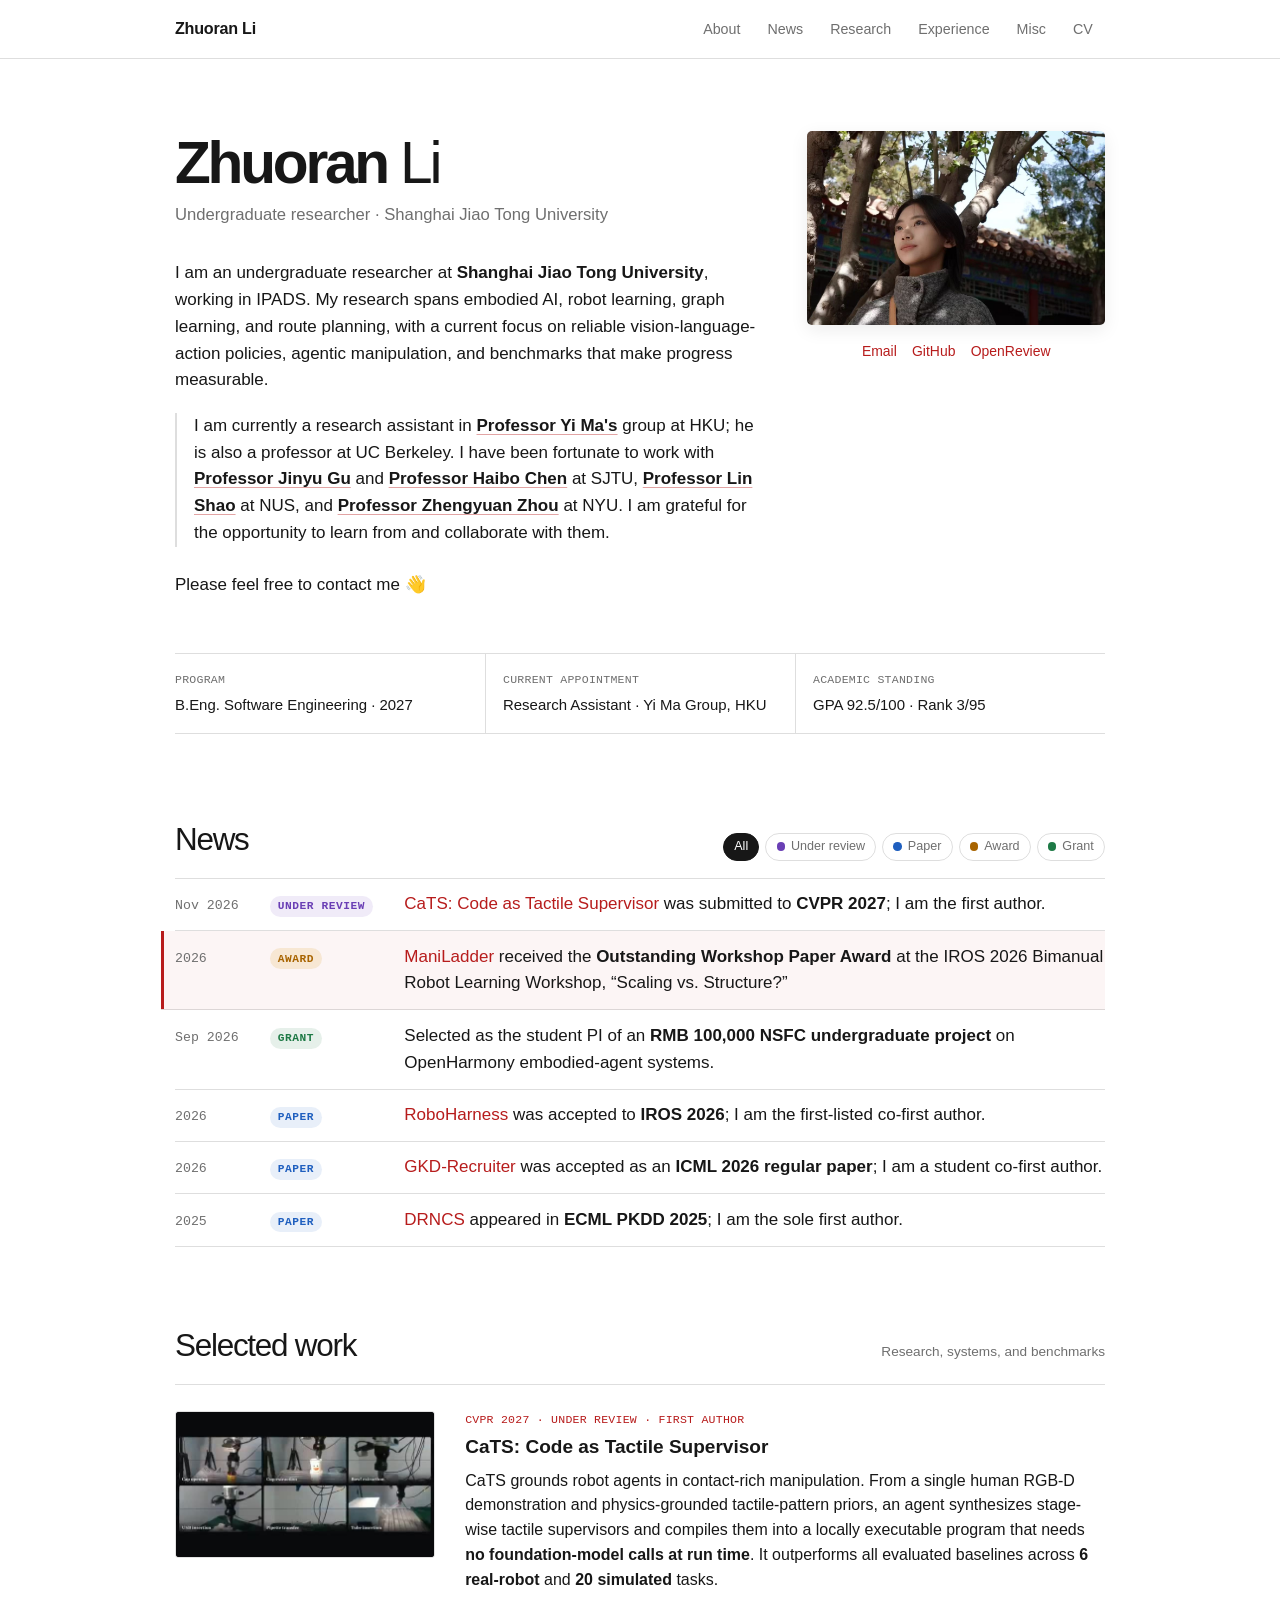
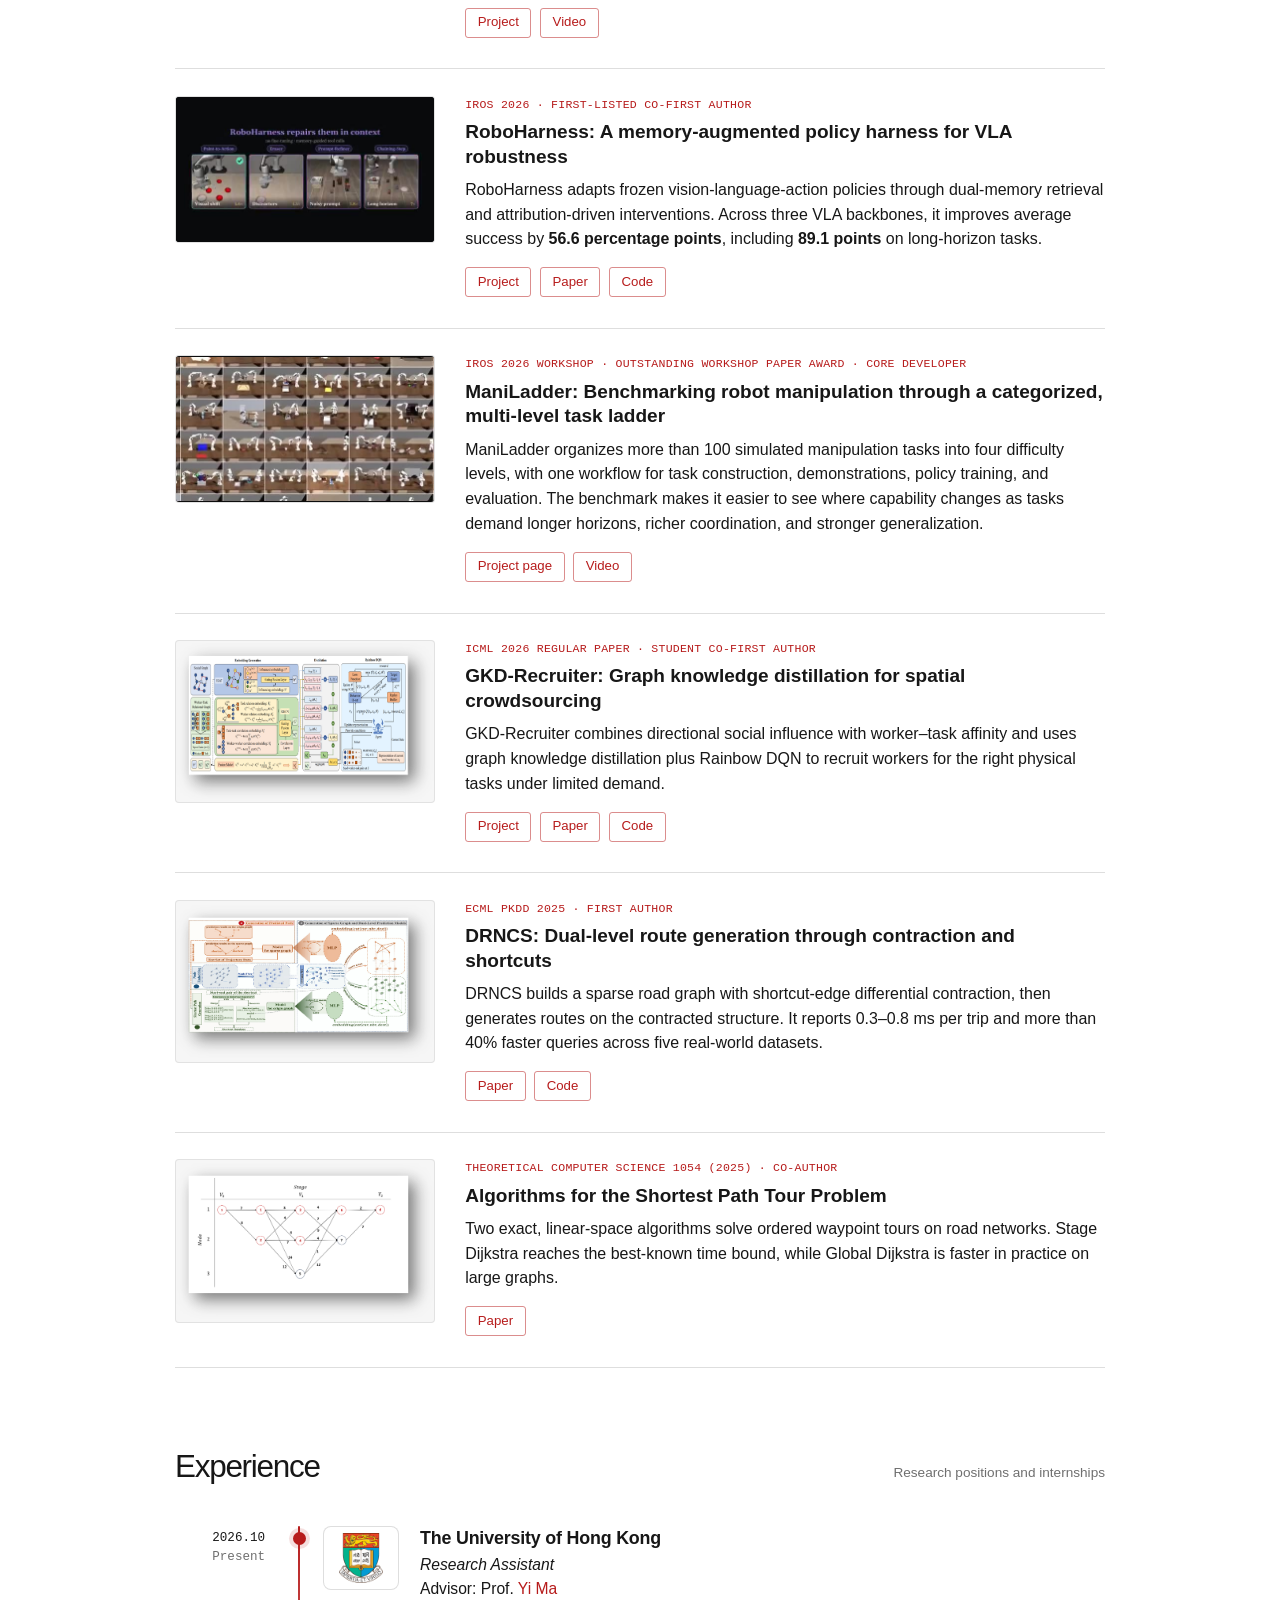
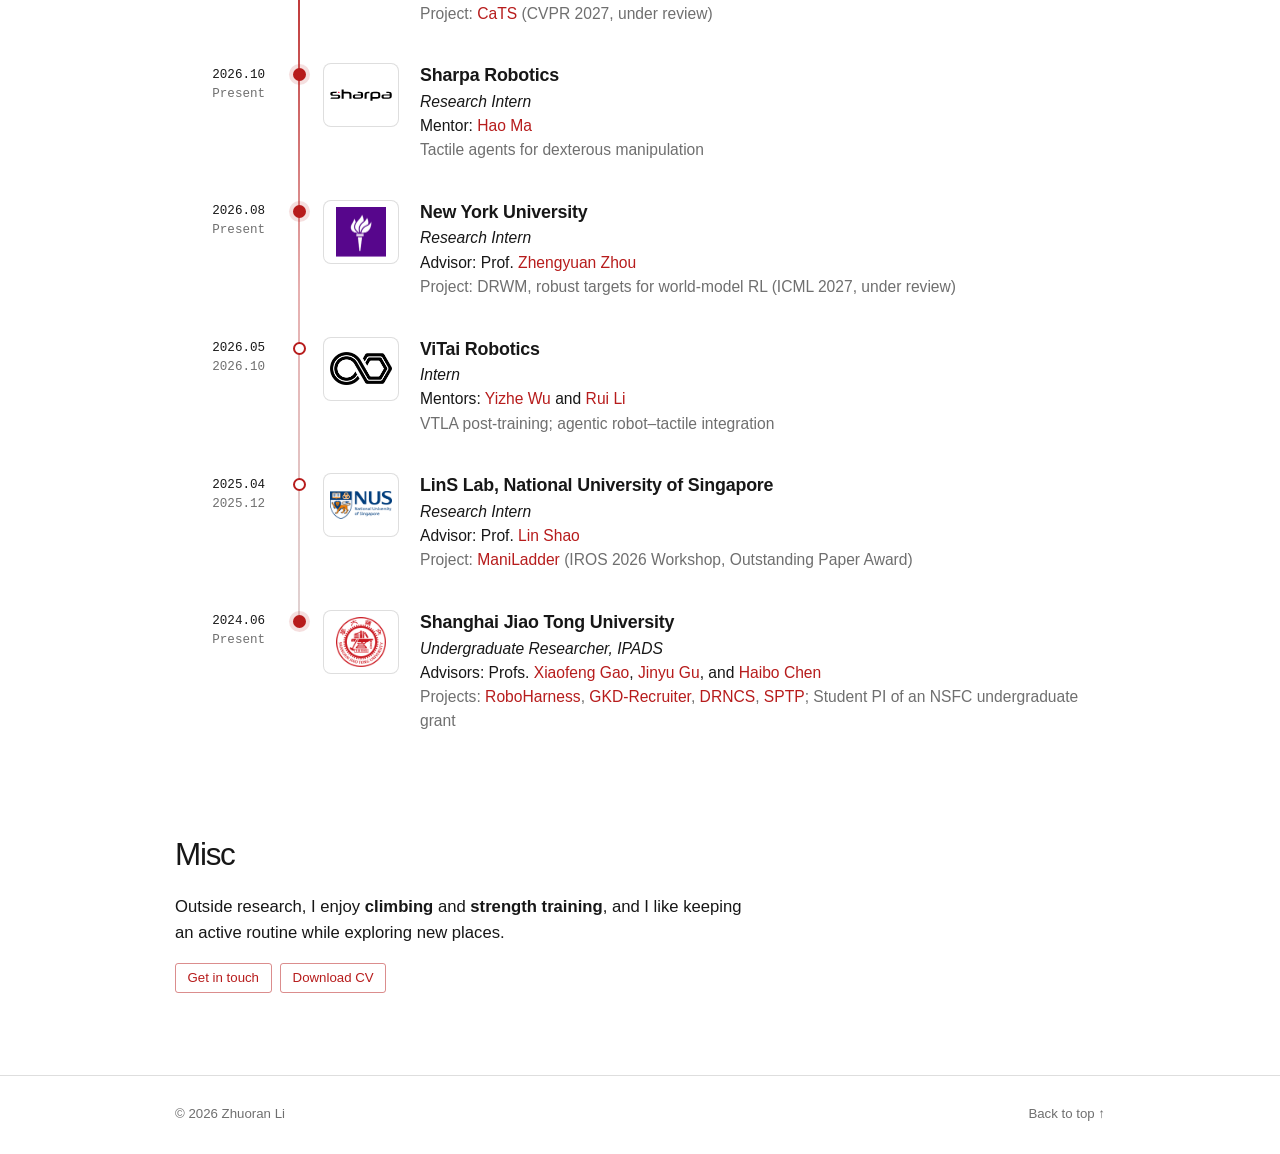
==== index.html @ 06d0ec83 "Experience: move below Selected work, timeline layout, add ViTai and NUS logos - Vertical timeline: " ====
<!doctype html>
<html lang="en">
  <head>
    <meta charset="utf-8">
    <meta name="viewport" content="width=device-width, initial-scale=1">
    <meta name="theme-color" content="#ffffff">
    <meta name="description" content="Zhuoran Li is an undergraduate researcher at SJTU and a research assistant in Professor Yi Ma's group at HKU, working on reliable VLA policies and robot learning.">
    <meta name="author" content="Zhuoran Li">

    <meta property="og:type" content="website">
    <meta property="og:title" content="Zhuoran Li">
    <meta property="og:description" content="Undergraduate researcher at SJTU and research assistant in Professor Yi Ma's group at HKU, working on reliable VLA policies and robot learning.">
    <meta property="og:url" content="https://iairplane.github.io/">
    <meta property="og:image" content="https://iairplane.github.io/assets/media/zhuoran-hero.jpg">
    <meta property="og:image:alt" content="Portrait of Zhuoran Li beneath flowering trees.">
    <meta name="twitter:card" content="summary">

    <title>Zhuoran Li</title>
    <link rel="canonical" href="https://iairplane.github.io/">
    <link rel="icon" href="assets/icons/favicon.svg" type="image/svg+xml">
    <link rel="preload" href="assets/media/zhuoran-hero.jpg" as="image" fetchpriority="high">
    <link rel="stylesheet" href="styles.css">
    <script src="script.js" defer></script>

    <script type="application/ld+json">
      {
        "@context": "https://schema.org",
        "@type": "Person",
        "name": "Zhuoran Li",
        "url": "https://iairplane.github.io/",
        "email": "mailto:airplane@sjtu.edu.cn",
        "affiliation": [
          {
            "@type": "CollegeOrUniversity",
            "name": "Shanghai Jiao Tong University"
          },
          {
            "@type": "CollegeOrUniversity",
            "name": "The University of Hong Kong"
          }
        ],
        "sameAs": [
          "https://github.com/iairplane",
          "https://openreview.net/profile?id=~Zhuoran_Li7"
        ],
        "knowsAbout": [
          "Embodied AI",
          "Robot learning",
          "Vision-language-action models",
          "Graph learning",
          "Route planning"
        ]
      }
    </script>
  </head>

  <body data-header>
    <a class="skip-link" href="#main-content">Skip to content</a>

    <header class="site-header">
      <nav class="navbar container" aria-label="Primary navigation">
        <a class="site-name" href="#top">Zhuoran Li</a>
        <button class="menu-toggle" type="button" aria-label="Open navigation" aria-expanded="false" aria-controls="primary-navigation" data-menu-toggle>
          <span aria-hidden="true"></span>
          <span aria-hidden="true"></span>
          <span aria-hidden="true"></span>
        </button>
        <div class="nav-links" id="primary-navigation" data-navigation>
          <a href="#top">About</a>
          <a href="#news">News</a>
          <a href="#research">Research</a>
          <a href="#experience">Experience</a>
          <a href="#misc">Misc</a>
          <a href="documents/Zhuoran_Li_CV.pdf" download="Zhuoran_Li_CV.pdf">CV</a>
        </div>
      </nav>
    </header>

    <main id="main-content" class="container">
      <section class="about" id="top" aria-labelledby="page-title">
        <div class="profile">
          <img src="assets/media/zhuoran-hero.jpg" alt="Zhuoran Li beneath flowering trees beside a traditional building." width="1100" height="717" fetchpriority="high">
          <div class="profile-links" aria-label="Contact links">
            <a href="mailto:airplane@sjtu.edu.cn" aria-label="Email Zhuoran Li">Email</a>
            <a href="https://github.com/iairplane" rel="me external noopener" target="_blank">GitHub</a>
            <a href="https://openreview.net/profile?id=~Zhuoran_Li7" rel="me external noopener" target="_blank">OpenReview</a>
          </div>
        </div>

        <header class="page-heading">
          <h1 id="page-title"><strong>Zhuoran</strong> Li</h1>
          <p class="tagline">Undergraduate researcher · Shanghai Jiao Tong University</p>
        </header>

        <div class="intro">
          <p>
            I am an undergraduate researcher at <strong>Shanghai Jiao Tong University</strong>, working in IPADS. My research spans embodied AI, robot learning, graph learning, and route planning, with a current focus on reliable vision-language-action policies, agentic manipulation, and benchmarks that make progress measurable.
          </p>
          <p class="mentor-note">
            I am currently a research assistant in <a href="https://www.ai.hku.hk/people/academic-staff/mayi" target="_blank" rel="external noopener">Professor Yi Ma's</a> group at HKU; he is also a professor at UC Berkeley. I have been fortunate to work with <a href="https://ipads.sjtu.edu.cn/pub/members/jinyu_gu" target="_blank" rel="external noopener">Professor Jinyu Gu</a> and <a href="https://ipads.sjtu.edu.cn/pub/members/haibo_chen" target="_blank" rel="external noopener">Professor Haibo Chen</a> at SJTU, <a href="https://www.comp.nus.edu.sg/cs/people/shaol/" target="_blank" rel="external noopener">Professor Lin Shao</a> at NUS, and <a href="https://engineering.nyu.edu/faculty/zhengyuan-zhou" target="_blank" rel="external noopener">Professor Zhengyuan Zhou</a> at NYU. I am grateful for the opportunity to learn from and collaborate with them.
          </p>
          <p class="contact-invite">Please feel free to contact me <span aria-hidden="true">👋</span></p>
        </div>

        <dl class="facts" aria-label="Academic background">
          <div>
            <dt>Program</dt>
            <dd>B.Eng. Software Engineering · 2027</dd>
          </div>
          <div>
            <dt>Current appointment</dt>
            <dd>Research Assistant · Yi Ma Group, HKU</dd>
          </div>
          <div>
            <dt>Academic standing</dt>
            <dd>GPA 92.5/100 · Rank 3/95</dd>
          </div>
        </dl>
      </section>

      <section class="section" id="news" aria-labelledby="news-title">
        <div class="section-heading-row">
          <h2 id="news-title">News</h2>
          <div class="news-filter" role="group" aria-label="Filter news by type" data-news-filter>
            <button type="button" class="is-active" aria-pressed="true" data-type="all">All</button>
            <button type="button" aria-pressed="false" data-type="review"><span class="dot dot--review" aria-hidden="true"></span>Under review</button>
            <button type="button" aria-pressed="false" data-type="paper"><span class="dot dot--paper" aria-hidden="true"></span>Paper</button>
            <button type="button" aria-pressed="false" data-type="award"><span class="dot dot--award" aria-hidden="true"></span>Award</button>
            <button type="button" aria-pressed="false" data-type="grant"><span class="dot dot--grant" aria-hidden="true"></span>Grant</button>
          </div>
        </div>
        <div class="news-list">
          <div class="news-item" data-type="review">
            <time datetime="2026-11">Nov 2026</time>
            <span class="news-label news-label--review">Under review</span>
            <p><a href="#cats">CaTS: Code as Tactile Supervisor</a> was submitted to <strong>CVPR 2027</strong>; I am the first author.</p>
          </div>
          <div class="news-item news-item--featured" data-type="award">
            <time datetime="2026">2026</time>
            <span class="news-label news-label--award">Award</span>
            <p><a href="#maniladder">ManiLadder</a> received the <strong>Outstanding Workshop Paper Award</strong> at the IROS 2026 Bimanual Robot Learning Workshop, “Scaling vs. Structure?”</p>
          </div>
          <div class="news-item" data-type="grant">
            <time datetime="2026-09">Sep 2026</time>
            <span class="news-label news-label--grant">Grant</span>
            <p>Selected as the student PI of an <strong>RMB 100,000 NSFC undergraduate project</strong> on OpenHarmony embodied-agent systems.</p>
          </div>
          <div class="news-item" data-type="paper">
            <time datetime="2026">2026</time>
            <span class="news-label news-label--paper">Paper</span>
            <p><a href="#roboharness">RoboHarness</a> was accepted to <strong>IROS 2026</strong>; I am the first-listed co-first author.</p>
          </div>
          <div class="news-item" data-type="paper">
            <time datetime="2026">2026</time>
            <span class="news-label news-label--paper">Paper</span>
            <p><a href="#gkd-recruiter">GKD-Recruiter</a> was accepted as an <strong>ICML 2026 regular paper</strong>; I am a student co-first author.</p>
          </div>
          <div class="news-item" data-type="paper">
            <time datetime="2025">2025</time>
            <span class="news-label news-label--paper">Paper</span>
            <p><a href="#drncs">DRNCS</a> appeared in <strong>ECML PKDD 2025</strong>; I am the sole first author.</p>
          </div>
        </div>
      </section>

      <section class="section" id="research" aria-labelledby="research-title">
        <div class="section-heading-row">
          <h2 id="research-title">Selected work</h2>
          <p class="section-note">Research, systems, and benchmarks</p>
        </div>

        <div class="work-list">
          <article class="work-item work-item--teaser" id="cats">
            <figure class="work-media work-media--video">
              <video muted loop autoplay playsinline preload="metadata" poster="assets/media/cats-teaser-poster.jpg" aria-label="CaTS teaser: six real-robot tactile tasks">
                <source src="assets/media/cats-teaser.mp4" type="video/mp4">
              </video>
            </figure>
            <div class="work-copy">
              <p class="work-meta">CVPR 2027 · Under review · First author</p>
              <h3>CaTS: Code as Tactile Supervisor</h3>
              <p>CaTS grounds robot agents in contact-rich manipulation. From a single human RGB-D demonstration and physics-grounded tactile-pattern priors, an agent synthesizes stage-wise tactile supervisors and compiles them into a locally executable program that needs <strong>no foundation-model calls at run time</strong>. It outperforms all evaluated baselines across <strong>6 real-robot</strong> and <strong>20 simulated</strong> tasks.</p>
              <p class="links"><a href="https://iairplane.github.io/tactile_agent_page/" target="_blank" rel="external noopener">Project</a><a href="https://iairplane.github.io/tactile_agent_page/#video" target="_blank" rel="external noopener">Video</a></p>
            </div>
          </article>

          <article class="work-item work-item--teaser" id="roboharness">
            <figure class="work-media work-media--video">
              <video muted loop autoplay playsinline preload="metadata" poster="assets/media/roboharness-teaser-poster.jpg" aria-label="RoboHarness teaser: frozen VLA policies repaired in context">
                <source src="assets/media/roboharness-teaser.mp4" type="video/mp4">
              </video>
            </figure>
            <div class="work-copy">
              <p class="work-meta">IROS 2026 · First-listed co-first author</p>
              <h3>RoboHarness: A memory-augmented policy harness for VLA robustness</h3>
              <p>RoboHarness adapts frozen vision-language-action policies through dual-memory retrieval and attribution-driven interventions. Across three VLA backbones, it improves average success by <strong>56.6 percentage points</strong>, including <strong>89.1 points</strong> on long-horizon tasks.</p>
              <p class="links"><a href="https://lzy-1021.github.io/RoboHarness/" target="_blank" rel="external noopener">Project</a><a href="https://arxiv.org/abs/2603.24060" target="_blank" rel="external noopener">Paper</a><a href="https://github.com/LZY-1021/RoboHarness" target="_blank" rel="external noopener">Code</a></p>
            </div>
          </article>

          <article class="work-item work-item--maniladder" id="maniladder">
            <figure class="work-media">
              <video muted loop autoplay playsinline preload="metadata" poster="assets/media/maniladder-teaser-poster.jpg" aria-label="ManiLadder teaser: tasks across the benchmark">
                <source src="assets/media/maniladder-teaser.mp4" type="video/mp4">
              </video>
            </figure>
            <div class="work-copy">
              <p class="work-meta">IROS 2026 Workshop · Outstanding Workshop Paper Award · Core developer</p>
              <h3>ManiLadder: Benchmarking robot manipulation through a categorized, multi-level task ladder</h3>
              <p>ManiLadder organizes more than 100 simulated manipulation tasks into four difficulty levels, with one workflow for task construction, demonstrations, policy training, and evaluation. The benchmark makes it easier to see where capability changes as tasks demand longer horizons, richer coordination, and stronger generalization.</p>
              <p class="links"><a href="https://maniladder.github.io/" target="_blank" rel="external noopener">Project page</a><a href="https://maniladder.github.io/videos/video_corl26.mp4" target="_blank" rel="external noopener">Video</a></p>
            </div>
          </article>

          <article class="work-item" id="gkd-recruiter">
            <figure class="work-media"><img src="assets/media/GKD.png" alt="GKD-Recruiter architecture combining social and worker-task graph embeddings, graph knowledge distillation, and Rainbow DQN recruitment." width="645" height="394" loading="lazy" decoding="async"></figure>
            <div class="work-copy">
              <p class="work-meta">ICML 2026 regular paper · Student co-first author</p>
              <h3>GKD-Recruiter: Graph knowledge distillation for spatial crowdsourcing</h3>
              <p>GKD-Recruiter combines directional social influence with worker–task affinity and uses graph knowledge distillation plus Rainbow DQN to recruit workers for the right physical tasks under limited demand.</p>
              <p class="links"><a href="https://icml.cc/virtual/2026/poster/61673" target="_blank" rel="external noopener">Project</a><a href="https://openreview.net/forum?id=nsEtk9aFiZ" target="_blank" rel="external noopener">Paper</a><a href="https://github.com/GaoYucen/GKD-Recruiter" target="_blank" rel="external noopener">Code</a></p>
            </div>
          </article>

          <article class="work-item" id="drncs">
            <figure class="work-media"><img src="assets/media/drncs.png" alt="DRNCS dual-level route generation pipeline with shortcut construction and prediction on original and sparse graphs." width="653" height="385" loading="lazy" decoding="async"></figure>
            <div class="work-copy">
              <p class="work-meta">ECML PKDD 2025 · First author</p>
              <h3>DRNCS: Dual-level route generation through contraction and shortcuts</h3>
              <p>DRNCS builds a sparse road graph with shortcut-edge differential contraction, then generates routes on the contracted structure. It reports 0.3–0.8 ms per trip and more than 40% faster queries across five real-world datasets.</p>
              <p class="links"><a href="https://link.springer.com/chapter/10.1007/978-3-032-06066-2_11" target="_blank" rel="external noopener">Paper</a><a href="https://github.com/iairplane/DRNCS" target="_blank" rel="external noopener">Code</a></p>
            </div>
          </article>

          <article class="work-item" id="sptp">
            <figure class="work-media"><img src="assets/media/SPTP.png" alt="Layered graph for the Shortest Path Tour Problem, showing candidate nodes across ordered stages from source to destination." width="654" height="394" loading="lazy" decoding="async"></figure>
            <div class="work-copy">
              <p class="work-meta">Theoretical Computer Science 1054 (2025) · Co-author</p>
              <h3>Algorithms for the Shortest Path Tour Problem</h3>
              <p>Two exact, linear-space algorithms solve ordered waypoint tours on road networks. Stage Dijkstra reaches the best-known time bound, while Global Dijkstra is faster in practice on large graphs.</p>
              <p class="links"><a href="https://www.sciencedirect.com/science/article/pii/S0304397525003664" target="_blank" rel="external noopener">Paper</a></p>
            </div>
          </article>
        </div>
      </section>

      <section class="section" id="experience" aria-labelledby="experience-title">
        <div class="section-heading-row">
          <h2 id="experience-title">Experience</h2>
          <p class="section-note">Research positions and internships</p>
        </div>
        <ol class="exp-list timeline">
          <li class="exp-item">
            <p class="exp-when"><span>2026.10</span><span>Present</span></p>
            <span class="exp-dot exp-dot--current" aria-hidden="true"></span>
            <div class="exp-logo"><img src="assets/logos/hku.png" alt="The University of Hong Kong crest" loading="lazy"></div>
            <div class="exp-body">
              <h3><a href="https://www.hku.hk/" target="_blank" rel="external noopener">The University of Hong Kong</a></h3>
              <p class="exp-role">Research Assistant</p>
              <p class="exp-people">Advisor: Prof. <a href="https://www.ai.hku.hk/people/academic-staff/mayi" target="_blank" rel="external noopener">Yi Ma</a></p>
              <p class="exp-work">Project: <a href="#cats">CaTS</a> (CVPR 2027, under review)</p>
            </div>
          </li>
          <li class="exp-item">
            <p class="exp-when"><span>2026.10</span><span>Present</span></p>
            <span class="exp-dot exp-dot--current" aria-hidden="true"></span>
            <div class="exp-logo"><img src="assets/logos/sharpa.svg" alt="Sharpa logo" loading="lazy"></div>
            <div class="exp-body">
              <h3><a href="https://www.sharpa.com/" target="_blank" rel="external noopener">Sharpa Robotics</a></h3>
              <p class="exp-role">Research Intern</p>
              <p class="exp-people">Mentor: <a href="https://haomafrlu.github.io/" target="_blank" rel="external noopener">Hao Ma</a></p>
              <p class="exp-work">Tactile agents for dexterous manipulation</p>
            </div>
          </li>
          <li class="exp-item">
            <p class="exp-when"><span>2026.08</span><span>Present</span></p>
            <span class="exp-dot exp-dot--current" aria-hidden="true"></span>
            <div class="exp-logo"><img src="assets/logos/nyu.png" alt="New York University torch logo" loading="lazy"></div>
            <div class="exp-body">
              <h3><a href="https://www.nyu.edu/" target="_blank" rel="external noopener">New York University</a></h3>
              <p class="exp-role">Research Intern</p>
              <p class="exp-people">Advisor: Prof. <a href="https://engineering.nyu.edu/faculty/zhengyuan-zhou" target="_blank" rel="external noopener">Zhengyuan Zhou</a></p>
              <p class="exp-work">Project: DRWM, robust targets for world-model RL (ICML 2027, under review)</p>
            </div>
          </li>
          <li class="exp-item">
            <p class="exp-when"><span>2026.05</span><span>2026.10</span></p>
            <span class="exp-dot" aria-hidden="true"></span>
            <div class="exp-logo"><img src="assets/logos/vitai.png" alt="ViTai Robotics logo" loading="lazy"></div>
            <div class="exp-body">
              <h3><a href="https://vit.ai/" target="_blank" rel="external noopener">ViTai Robotics</a></h3>
              <p class="exp-role">Intern</p>
              <p class="exp-people">Mentors: <a href="https://ori.ox.ac.uk/people/yizhe-wu/" target="_blank" rel="external noopener">Yizhe Wu</a> and <a href="https://vit.ai/" target="_blank" rel="external noopener">Rui Li</a></p>
              <p class="exp-work">VTLA post-training; agentic robot–tactile integration</p>
            </div>
          </li>
          <li class="exp-item">
            <p class="exp-when"><span>2025.04</span><span>2025.12</span></p>
            <span class="exp-dot" aria-hidden="true"></span>
            <div class="exp-logo"><img src="assets/logos/nus.png" alt="National University of Singapore logo" loading="lazy"></div>
            <div class="exp-body">
              <h3><a href="https://www.nus.edu.sg/" target="_blank" rel="external noopener">LinS Lab, National University of Singapore</a></h3>
              <p class="exp-role">Research Intern</p>
              <p class="exp-people">Advisor: Prof. <a href="https://www.comp.nus.edu.sg/cs/people/shaol/" target="_blank" rel="external noopener">Lin Shao</a></p>
              <p class="exp-work">Project: <a href="#maniladder">ManiLadder</a> (IROS 2026 Workshop, Outstanding Paper Award)</p>
            </div>
          </li>
          <li class="exp-item">
            <p class="exp-when"><span>2024.06</span><span>Present</span></p>
            <span class="exp-dot exp-dot--current" aria-hidden="true"></span>
            <div class="exp-logo"><img src="assets/logos/sjtu.png" alt="Shanghai Jiao Tong University badge" loading="lazy"></div>
            <div class="exp-body">
              <h3><a href="https://www.sjtu.edu.cn/" target="_blank" rel="external noopener">Shanghai Jiao Tong University</a></h3>
              <p class="exp-role">Undergraduate Researcher, IPADS</p>
              <p class="exp-people">Advisors: Profs. <a href="https://www.cs.sjtu.edu.cn/~gao-xf/" target="_blank" rel="external noopener">Xiaofeng Gao</a>, <a href="https://ipads.sjtu.edu.cn/pub/members/jinyu_gu" target="_blank" rel="external noopener">Jinyu Gu</a>, and <a href="https://ipads.sjtu.edu.cn/pub/members/haibo_chen" target="_blank" rel="external noopener">Haibo Chen</a></p>
              <p class="exp-work">Projects: <a href="#roboharness">RoboHarness</a>, <a href="#gkd-recruiter">GKD-Recruiter</a>, <a href="#drncs">DRNCS</a>, <a href="#sptp">SPTP</a>; Student PI of an NSFC undergraduate grant</p>
            </div>
          </li>
        </ol>
      </section>

      <section class="section misc" id="misc" aria-labelledby="misc-title">
        <h2 id="misc-title">Misc</h2>
        <p>Outside research, I enjoy <strong>climbing</strong> and <strong>strength training</strong>, and I like keeping an active routine while exploring new places.</p>
        <p class="misc-links"><a href="mailto:airplane@sjtu.edu.cn">Get in touch</a><a href="documents/Zhuoran_Li_CV.pdf" download="Zhuoran_Li_CV.pdf">Download CV</a></p>
      </section>
    </main>

    <footer class="site-footer">
      <div class="container footer-inner">
        <span>© 2026 Zhuoran Li</span>
        <a href="#top">Back to top ↑</a>
      </div>
    </footer>
  </body>
</html>
---- styles.css ----
:root {
  --page: #fff;
  --text: #171717;
  --muted: #6f6f6f;
  --line: rgba(23, 23, 23, 0.14);
  --accent: #b71c1c;
  --accent-dark: #8d1616;
  --accent-soft: rgba(183, 28, 28, 0.045);
  --surface: #f6f6f6;
  --sans: -apple-system, BlinkMacSystemFont, "Segoe UI", Roboto, Helvetica, Arial, sans-serif;
  --mono: "SFMono-Regular", Consolas, "Liberation Mono", monospace;
  --header-height: 58px;
}

* {
  box-sizing: border-box;
}

html {
  scroll-behavior: smooth;
  scroll-padding-top: calc(var(--header-height) + 24px);
  font-size: 17px;
}

body {
  margin: 0;
  color: var(--text);
  background: var(--page);
  font-family: var(--sans);
  line-height: 1.58;
  text-rendering: optimizeLegibility;
  -webkit-font-smoothing: antialiased;
}

body.menu-open {
  overflow: hidden;
}

a {
  color: var(--accent);
  text-decoration: none;
}

a:hover,
a:focus-visible {
  color: var(--accent-dark);
  text-decoration: underline;
}

img,
video {
  display: block;
  max-width: 100%;
}

img {
  height: auto;
}

button,
a {
  -webkit-tap-highlight-color: transparent;
}

:focus-visible {
  outline: 2px solid var(--accent);
  outline-offset: 3px;
}

::selection {
  color: #fff;
  background: var(--accent);
}

.container {
  width: min(930px, calc(100% - 40px));
  margin-inline: auto;
}

.skip-link {
  position: fixed;
  z-index: 100;
  top: 8px;
  left: 8px;
  padding: 8px 12px;
  color: #fff;
  background: var(--accent);
  transform: translateY(-150%);
}

.skip-link:focus {
  transform: translateY(0);
}

.site-header {
  position: sticky;
  z-index: 10;
  top: 0;
  min-height: var(--header-height);
  border-bottom: 1px solid var(--line);
  background: rgba(255, 255, 255, 0.96);
  backdrop-filter: blur(12px);
}

.navbar {
  position: relative;
  display: flex;
  align-items: center;
  justify-content: space-between;
  min-height: var(--header-height);
}

.site-name {
  color: var(--text);
  font-size: 0.95rem;
  font-weight: 600;
  letter-spacing: -0.015em;
}

.site-name:hover,
.site-name:focus-visible {
  color: var(--accent);
  text-decoration: none;
}

.nav-links {
  display: flex;
  align-items: center;
  gap: 0.15rem;
}

.nav-links a {
  display: inline-flex;
  align-items: center;
  min-height: 42px;
  padding: 0 0.72rem;
  color: var(--muted);
  font-size: 0.84rem;
}

.nav-links a:hover,
.nav-links a:focus-visible {
  color: var(--accent);
  text-decoration: none;
}

.menu-toggle {
  display: none;
  width: 42px;
  height: 42px;
  padding: 9px;
  border: 1px solid var(--line);
  border-radius: 4px;
  background: transparent;
  cursor: pointer;
}

.menu-toggle span {
  display: block;
  width: 100%;
  height: 1px;
  margin: 4px 0;
  background: var(--text);
}

main {
  padding-top: 4.25rem;
}

.about {
  display: grid;
  grid-template-columns: minmax(0, 1fr) 32%;
  grid-template-areas:
    "heading profile"
    "intro   profile"
    "facts   facts";
  column-gap: 2.3rem;
  align-items: start;
  padding-bottom: 0.4rem;
}

.page-heading {
  grid-area: heading;
}

.intro {
  grid-area: intro;
}

.facts {
  grid-area: facts;
}

.profile {
  grid-area: profile;
  width: 100%;
  margin: 0;
}

.profile img {
  width: 100%;
  height: auto;
  border-radius: 5px;
  box-shadow: 0 5px 18px rgba(23, 23, 23, 0.08);
}

.profile-links {
  display: flex;
  flex-wrap: wrap;
  justify-content: center;
  gap: 0.65rem 0.9rem;
  margin-top: 0.85rem;
  font-size: 0.82rem;
}

.page-heading h1 {
  margin: 0;
  color: var(--text);
  font-size: clamp(2.45rem, 5vw, 3.45rem);
  font-weight: 400;
  letter-spacing: -0.055em;
  line-height: 1.08;
}

.page-heading h1 strong {
  font-weight: 700;
}

.tagline {
  margin: 0.45rem 0 1.85rem;
  color: var(--muted);
  font-size: 0.98rem;
}

.intro {
  max-width: 64ch;
}

p {
  margin: 0 0 1rem;
}

.intro p {
  margin-bottom: 1.08rem;
}

.mentor-note {
  padding-left: 1rem;
  border-left: 2px solid var(--line);
}

.mentor-note a {
  color: var(--text);
  font-weight: 600;
  text-decoration: underline;
  text-decoration-color: rgba(183, 28, 28, 0.4);
  text-underline-offset: 0.16em;
}

.mentor-note a:hover,
.mentor-note a:focus-visible {
  color: var(--accent);
  text-decoration-color: currentColor;
}

.contact-invite {
  margin-top: 1.45rem;
}

.facts {
  display: grid;
  grid-template-columns: repeat(3, minmax(0, 1fr));
  margin: 2.15rem 0 0;
  border-top: 1px solid var(--line);
  border-bottom: 1px solid var(--line);
}

.facts div {
  min-width: 0;
  padding: 1rem 1rem 1rem 0;
}

.facts div + div {
  padding-left: 1rem;
  border-left: 1px solid var(--line);
}

dt,
.work-meta {
  color: var(--muted);
  font-family: var(--mono);
  font-size: 0.68rem;
  letter-spacing: 0.02em;
  text-transform: uppercase;
}

.facts dt {
  margin-bottom: 0.32rem;
}

.facts dd {
  margin: 0;
  font-size: 0.88rem;
  line-height: 1.4;
}

.section {
  margin-top: 4.7rem;
}

.section h2 {
  margin: 0 0 1.15rem;
  color: var(--text);
  font-size: 1.85rem;
  font-weight: 500;
  letter-spacing: -0.04em;
  line-height: 1.2;
}

.section-heading-row {
  display: flex;
  align-items: baseline;
  justify-content: space-between;
  gap: 1.5rem;
}

.section-note {
  margin: 0;
  color: var(--muted);
  font-size: 0.8rem;
}

.news-list {
  border-top: 1px solid var(--line);
}

.news-item {
  display: grid;
  grid-template-columns: 78px 6.9rem minmax(0, 1fr);
  column-gap: 1rem;
  align-items: baseline;
  padding: 0.72rem 0;
  border-bottom: 1px solid var(--line);
}

/* Highlight without shifting the columns: bleed the background outwards */
.news-item--featured {
  margin-left: -0.85rem;
  padding-left: 0.85rem;
  background: var(--accent-soft);
  box-shadow: inset 3px 0 0 var(--accent);
}

.news-item time {
  color: var(--muted);
  font-family: var(--mono);
  font-size: 0.78rem;
}

.news-item p {
  margin: 0;
}

.news-label {
  justify-self: start;
  padding: 0.12rem 0.45rem;
  border-radius: 999px;
  color: var(--tag);
  background: var(--tag-bg);
  white-space: nowrap;
  line-height: 1.5;
  font-family: var(--mono);
  font-size: 0.66rem;
  font-weight: 700;
  letter-spacing: 0.05em;
  text-transform: uppercase;
}

/* One colour per news type */
.news-label,
.dot { --tag: #555; --tag-bg: rgba(0, 0, 0, 0.06); }
.news-label--review, .dot--review { --tag: #6a3fb5; --tag-bg: rgba(106, 63, 181, 0.1); }
.news-label--paper,  .dot--paper  { --tag: #1f5fbf; --tag-bg: rgba(31, 95, 191, 0.1); }
.news-label--award,  .dot--award  { --tag: #a86400; --tag-bg: rgba(214, 140, 0, 0.14); }
.news-label--grant,  .dot--grant  { --tag: #1e7a46; --tag-bg: rgba(30, 122, 70, 0.11); }

.news-filter {
  display: flex;
  flex-wrap: wrap;
  gap: 0.35rem;
}

.news-filter button {
  display: inline-flex;
  align-items: center;
  gap: 0.35rem;
  min-height: 28px;
  padding: 0.1rem 0.6rem;
  border: 1px solid var(--line);
  border-radius: 999px;
  color: var(--muted);
  background: transparent;
  font: inherit;
  font-size: 0.74rem;
  cursor: pointer;
}

.news-filter button:hover {
  color: var(--text);
  border-color: rgba(23, 23, 23, 0.3);
}

.news-filter button.is-active {
  color: #fff;
  border-color: var(--text);
  background: var(--text);
}

.dot {
  width: 0.5rem;
  height: 0.5rem;
  border-radius: 50%;
  background: var(--tag);
}

.news-item[hidden] {
  display: none;
}

/* Experience timeline */
.exp-list {
  --when: 6.2rem;
  --rail: 2.2rem;
  position: relative;
  margin: 0;
  padding: 0.4rem 0 0;
  list-style: none;
}

/* the vertical line */
.exp-list::before {
  position: absolute;
  top: 1.2rem;
  bottom: 1.2rem;
  left: calc(var(--when) + var(--rail) / 2 - 1px);
  width: 2px;
  border-radius: 2px;
  background: linear-gradient(to bottom, var(--accent) 0%, rgba(183, 28, 28, 0.35) 45%, var(--line) 100%);
  content: "";
}

.exp-item {
  position: relative;
  display: grid;
  grid-template-columns: var(--when) var(--rail) 92px minmax(0, 1fr);
  column-gap: 0;
  align-items: start;
  padding: 0.85rem 0 1.35rem;
}

.exp-when {
  display: flex;
  flex-direction: column;
  align-items: flex-end;
  margin: 0;
  padding-top: 0.15rem;
  padding-right: 0.9rem;
  color: var(--muted);
  font-family: var(--mono);
  font-size: 0.74rem;
  line-height: 1.5;
  white-space: nowrap;
}

.exp-when span:first-child {
  color: var(--text);
}

.exp-dot {
  justify-self: center;
  position: relative;
  z-index: 1;
  width: 13px;
  height: 13px;
  margin-top: 0.3rem;
  border: 2px solid var(--accent);
  border-radius: 50%;
  background: var(--page);
}

/* stop the line at the last node */
.exp-item:last-child::after {
  position: absolute;
  top: 1.65rem;
  bottom: -1.5rem;
  left: calc(var(--when) + var(--rail) / 2 - 2px);
  width: 4px;
  background: var(--page);
  content: "";
}

.exp-dot--current {
  background: var(--accent);
  box-shadow: 0 0 0 4px rgba(183, 28, 28, 0.14);
}

.exp-logo {
  display: flex;
  align-items: center;
  justify-content: center;
  width: 76px;
  height: 64px;
  margin-left: 0.3rem;
  padding: 6px;
  border: 1px solid var(--line);
  border-radius: 8px;
  background: #fff;
  transition: transform 160ms ease, box-shadow 160ms ease;
}

.exp-item:hover .exp-logo {
  transform: translateY(-2px);
  box-shadow: 0 6px 16px rgba(0, 0, 0, 0.07);
}

.exp-logo img {
  max-width: 100%;
  max-height: 100%;
  object-fit: contain;
}

.exp-body {
  padding-left: 0.6rem;
}

.exp-body h3 {
  margin: 0 0 0.15rem;
  font-size: 1.05rem;
  font-weight: 600;
  letter-spacing: -0.01em;
  line-height: 1.35;
}

.exp-body h3 a {
  color: var(--text);
  text-decoration: none;
}

.exp-body h3 a:hover {
  color: var(--accent);
}

.exp-body p {
  margin: 0;
  font-size: 0.92rem;
  line-height: 1.55;
}

.exp-role {
  font-style: italic;
}

.exp-work {
  color: var(--muted);
}

.work-list {
  border-top: 1px solid var(--line);
}

.work-item {
  display: grid;
  grid-template-columns: minmax(175px, 28%) minmax(0, 1fr);
  gap: 1.75rem;
  padding: 1.55rem 0 1.8rem;
  border-bottom: 1px solid var(--line);
}

.work-media {
  align-self: start;
  margin: 0;
  overflow: hidden;
  border: 1px solid rgba(23, 23, 23, 0.09);
  border-radius: 4px;
  background: var(--surface);
}

.work-media img,
.work-media video {
  width: 100%;
  aspect-ratio: 16 / 10;
  object-fit: contain;
}

.work-media--video video {
  aspect-ratio: 16 / 10;
  object-fit: cover;
}

.work-item--maniladder .work-media video {
  aspect-ratio: 16 / 9;
  background: #0d0d0d;
}

/* Project-page teasers are 16:9 on a dark background: show the full frame */
.work-item--teaser .work-media video {
  aspect-ratio: 16 / 9;
  object-fit: contain;
  background: #090a0c;
}

.work-copy {
  min-width: 0;
}

.work-meta {
  margin: 0 0 0.35rem;
  color: var(--accent);
}

.work-copy h3 {
  margin: 0 0 0.5rem;
  color: var(--text);
  font-size: 1.12rem;
  font-weight: 650;
  line-height: 1.3;
}

.work-copy p:not(.work-meta):not(.links) {
  margin-bottom: 0.7rem;
  font-size: 0.94rem;
  line-height: 1.55;
}

.links,
.misc-links {
  display: flex;
  flex-wrap: wrap;
  gap: 0.5rem;
  margin: 0.9rem 0 0;
}

.links a,
.misc-links a {
  display: inline-flex;
  align-items: center;
  min-height: 30px;
  padding: 0.18rem 0.68rem;
  border: 1px solid rgba(183, 28, 28, 0.5);
  border-radius: 3px;
  font-size: 0.78rem;
}

.links a:hover,
.links a:focus-visible,
.misc-links a:hover,
.misc-links a:focus-visible {
  color: #fff;
  background: var(--accent);
  text-decoration: none;
}

.misc {
  padding-bottom: 4.8rem;
}

.misc > p:not(.misc-links) {
  max-width: 62ch;
  font-size: 0.98rem;
}

.site-footer {
  border-top: 1px solid var(--line);
  color: var(--muted);
  font-size: 0.78rem;
}

.footer-inner {
  display: flex;
  align-items: center;
  justify-content: space-between;
  min-height: 78px;
}

.footer-inner a {
  color: var(--muted);
}

@media (max-width: 700px) {
  :root {
    --header-height: 54px;
  }

  html {
    font-size: 16px;
  }

  .container {
    width: min(100% - 32px, 620px);
  }

  main {
    padding-top: 2.6rem;
  }

  .menu-toggle {
    display: block;
  }

  .nav-links {
    position: absolute;
    top: calc(100% + 1px);
    right: 0;
    left: 0;
    display: none;
    flex-direction: column;
    align-items: stretch;
    padding: 0.45rem 1rem 0.7rem;
    border-bottom: 1px solid var(--line);
    background: #fff;
  }

  .nav-links.is-open {
    display: flex;
  }

  .nav-links a {
    min-height: 44px;
    padding-inline: 0.2rem;
  }

  .about {
    grid-template-columns: minmax(0, 1fr);
    grid-template-areas:
      "profile"
      "heading"
      "intro"
      "facts";
  }

  .profile {
    width: min(260px, 78%);
    margin: 0 auto 2rem;
  }

  .page-heading {
    text-align: center;
  }

  .tagline {
    margin-bottom: 1.45rem;
  }

  .intro {
    max-width: none;
  }

  .facts {
    grid-template-columns: 1fr;
  }

  .facts div,
  .facts div + div {
    padding: 0.8rem 0;
    border-left: 0;
  }

  .facts div + div {
    border-top: 1px solid var(--line);
  }

  .section {
    margin-top: 3.7rem;
  }

  .section-heading-row {
    display: block;
  }

  .section-note {
    margin-top: -0.75rem;
    margin-bottom: 1.15rem;
  }

  .news-filter {
    margin: -0.4rem 0 1rem;
  }

  .work-item {
    grid-template-columns: 1fr;
    gap: 1rem;
    padding-block: 1.35rem 1.5rem;
  }

  .work-media {
    max-width: 430px;
  }

  .work-copy h3 {
    font-size: 1.08rem;
  }

  .misc {
    padding-bottom: 3.5rem;
  }

}

@media (max-width: 520px) {
  .exp-list {
    --rail: 1.6rem;
  }

  .exp-list::before {
    left: calc(var(--rail) / 2 - 1px);
  }

  .exp-item:last-child::after {
    left: calc(var(--rail) / 2 - 2px);
  }

  .exp-item {
    grid-template-columns: var(--rail) 56px minmax(0, 1fr);
    grid-template-areas:
      "dot  logo when"
      "dot  logo body";
    row-gap: 0.1rem;
  }

  .exp-dot { grid-area: dot; }
  .exp-logo { grid-area: logo; width: 56px; height: 48px; margin-left: 0; padding: 4px; }
  .exp-body { grid-area: body; }

  .exp-when {
    grid-area: when;
    flex-direction: row;
    gap: 0.4rem;
    align-items: baseline;
    padding: 0 0 0 0.6rem;
  }

  .exp-when span + span::before {
    content: "– ";
  }

  .news-item {
    grid-template-columns: 1fr;
    row-gap: 0.2rem;
  }
}

@media (prefers-reduced-motion: reduce) {
  html {
    scroll-behavior: auto;
  }
}
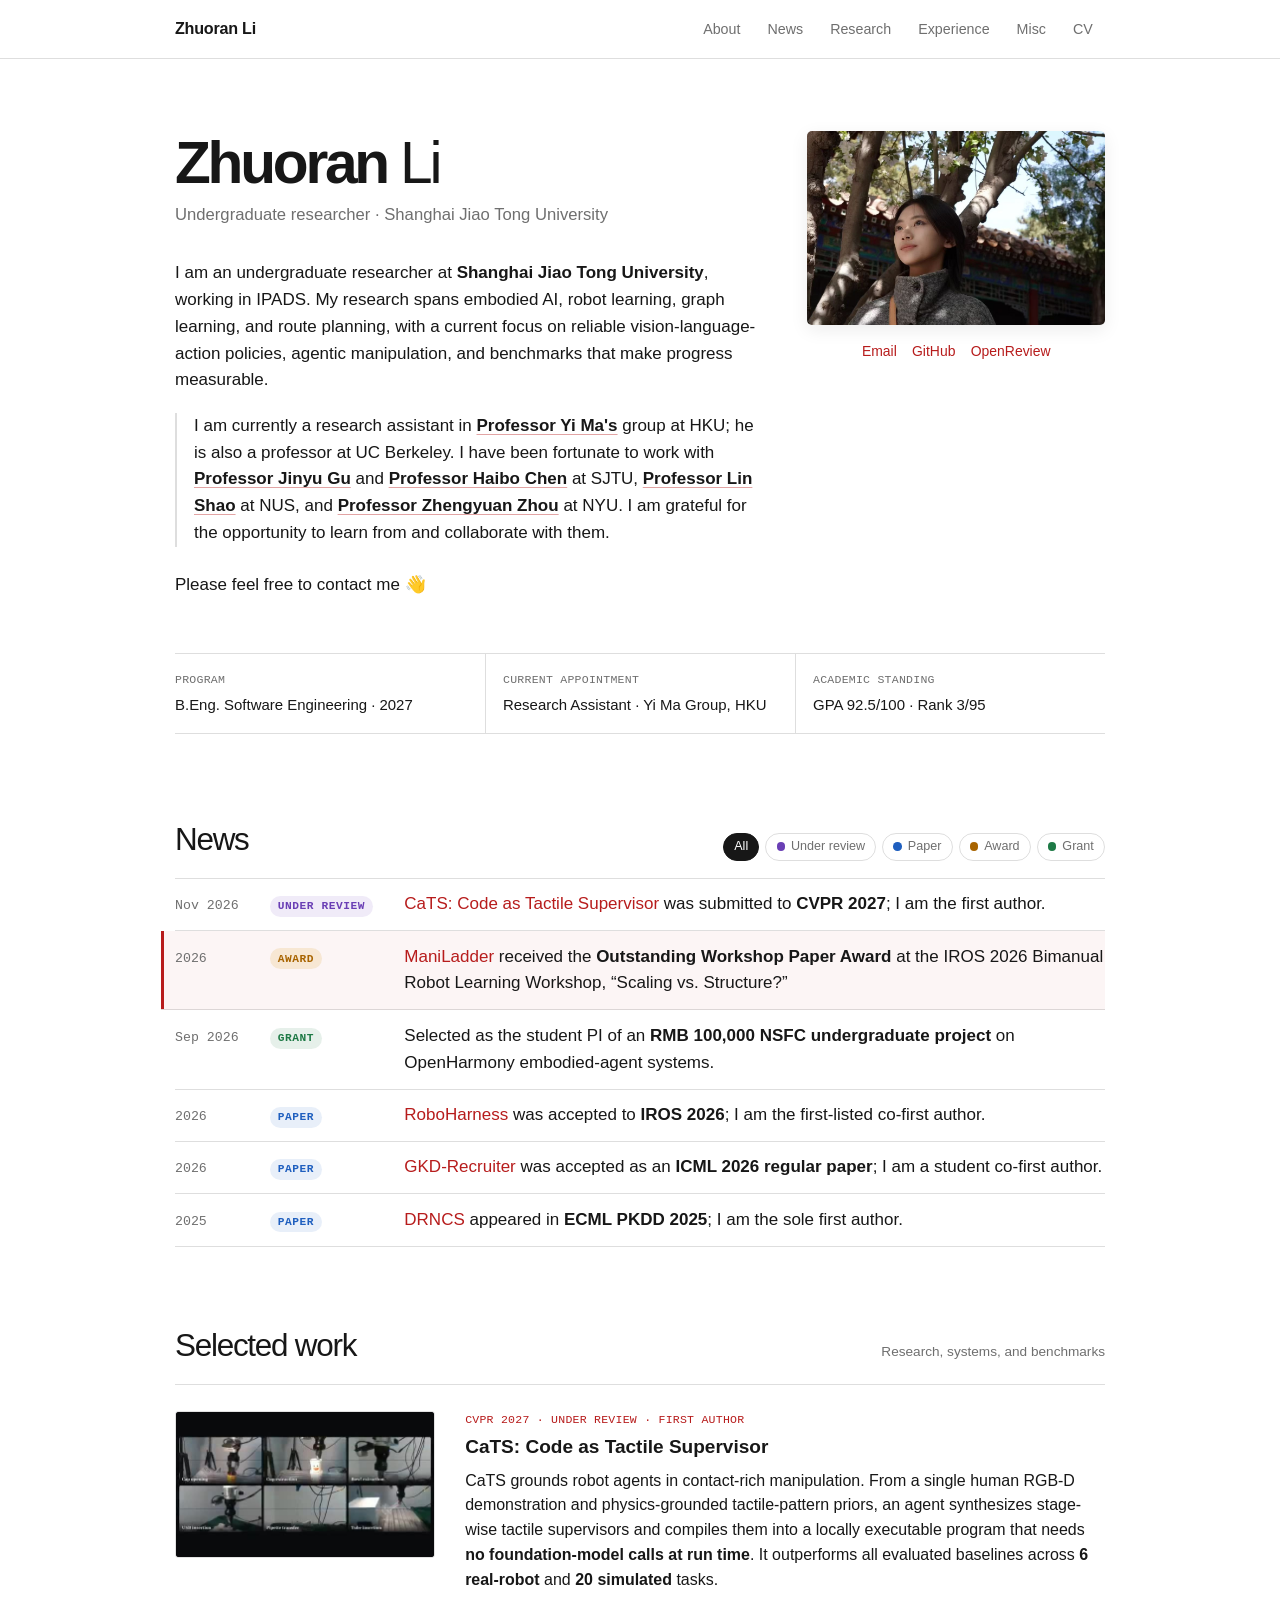
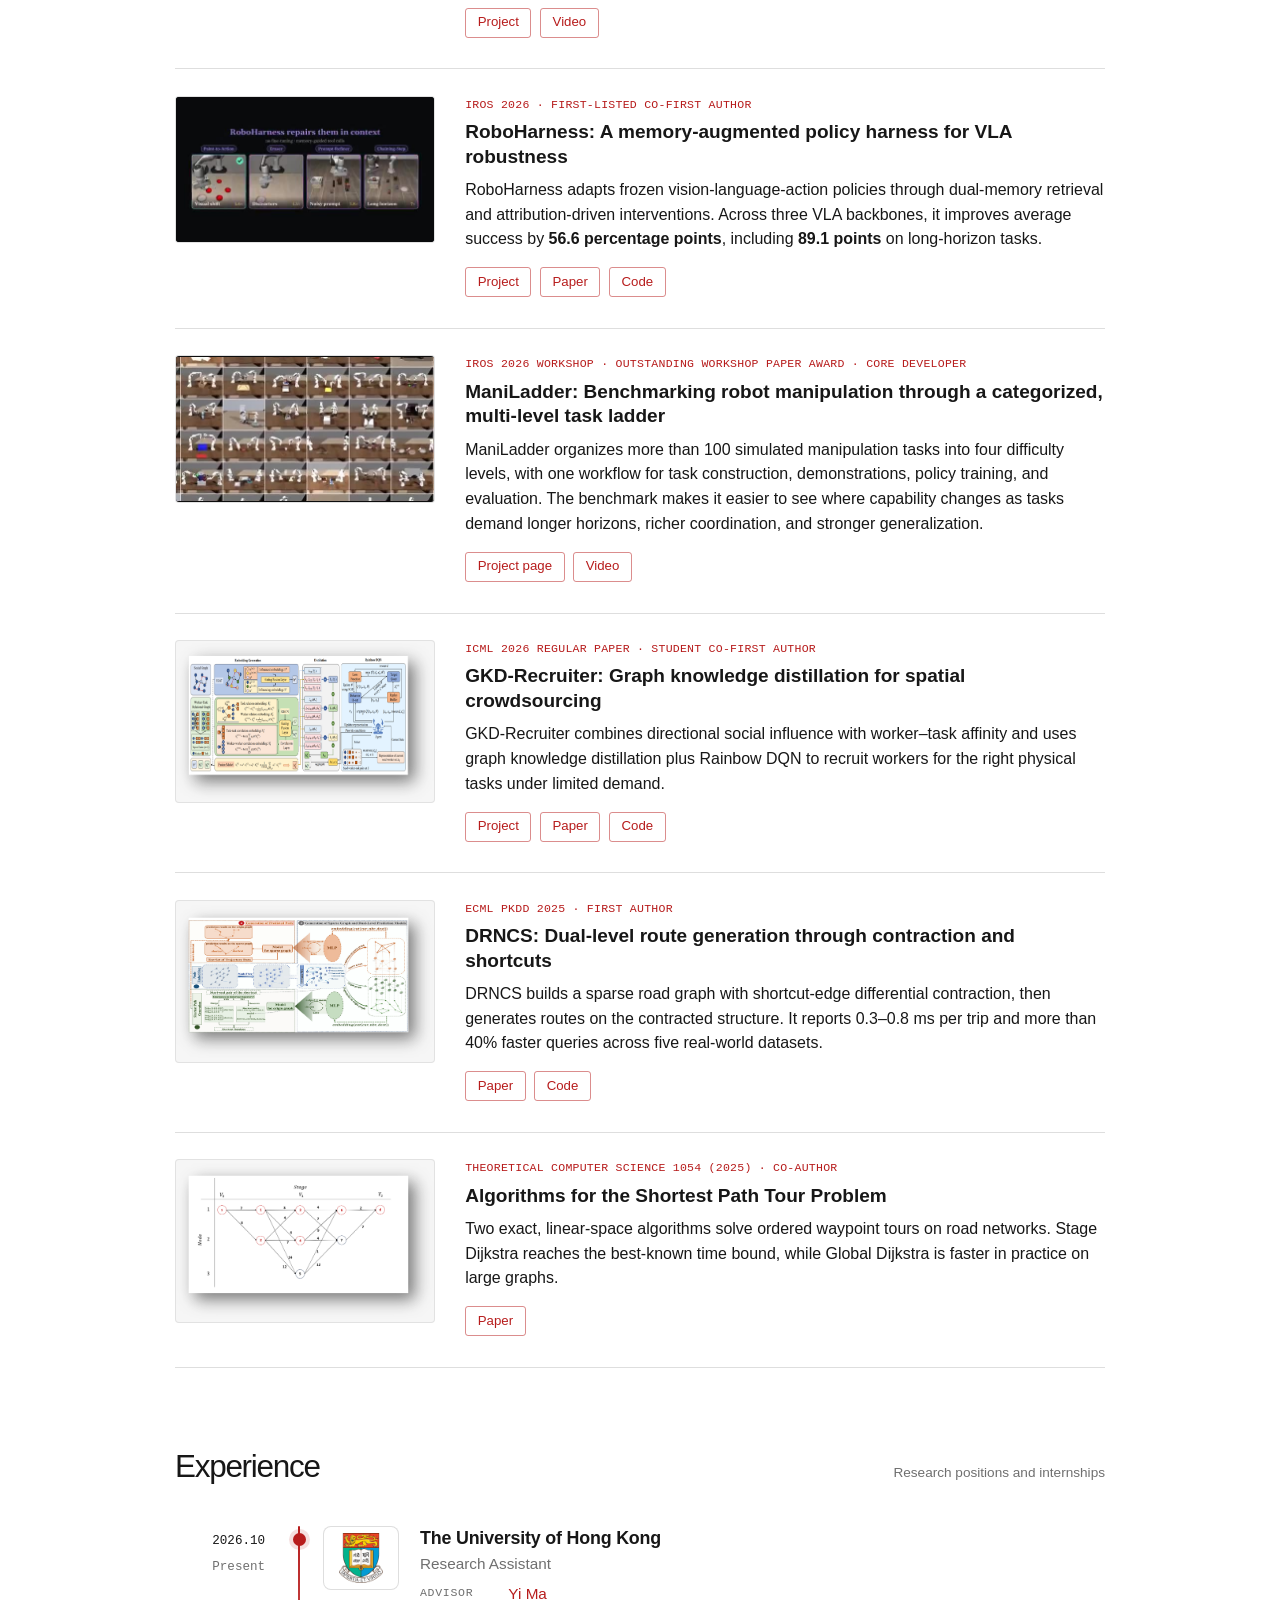
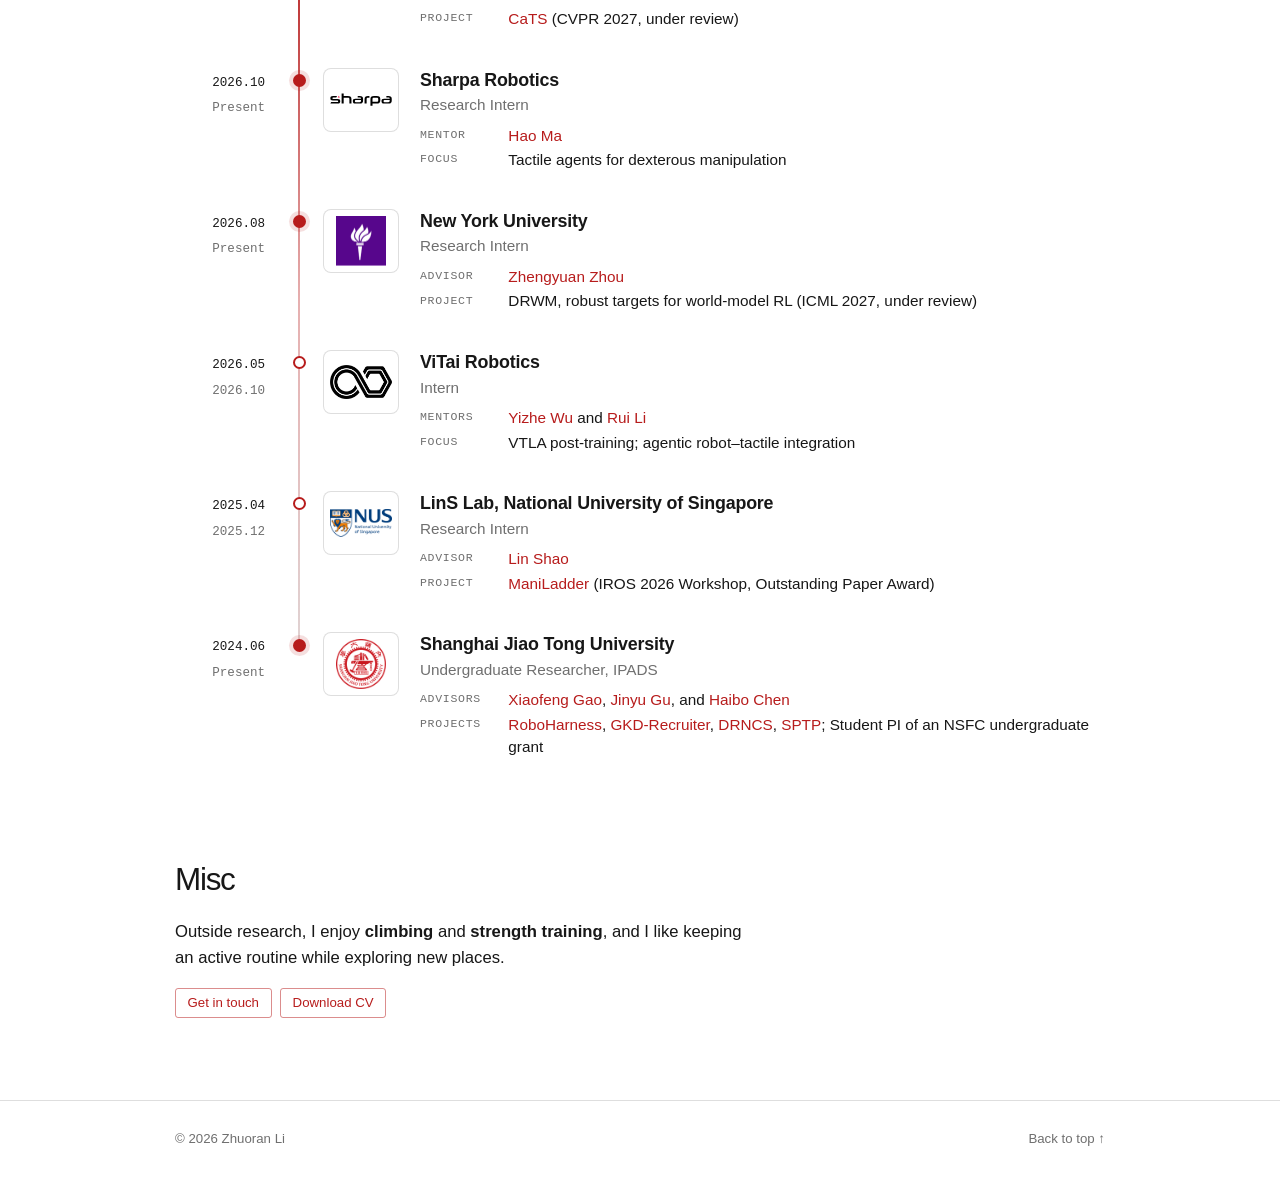
==== commit 656e84c4: "Experience: align text into a consistent label/value grid - Dates share the organisation name's base" ====
--- a/index.html
+++ b/index.html
@@ -257,8 +257,10 @@
             <div class="exp-body">
               <h3><a href="https://www.hku.hk/" target="_blank" rel="external noopener">The University of Hong Kong</a></h3>
               <p class="exp-role">Research Assistant</p>
-              <p class="exp-people">Advisor: Prof. <a href="https://www.ai.hku.hk/people/academic-staff/mayi" target="_blank" rel="external noopener">Yi Ma</a></p>
-              <p class="exp-work">Project: <a href="#cats">CaTS</a> (CVPR 2027, under review)</p>
+              <dl class="exp-meta">
+                <dt>Advisor</dt><dd><a href="https://www.ai.hku.hk/people/academic-staff/mayi" target="_blank" rel="external noopener">Yi Ma</a></dd>
+                <dt>Project</dt><dd><a href="#cats">CaTS</a> (CVPR 2027, under review)</dd>
+              </dl>
             </div>
           </li>
           <li class="exp-item">
@@ -268,8 +270,10 @@
             <div class="exp-body">
               <h3><a href="https://www.sharpa.com/" target="_blank" rel="external noopener">Sharpa Robotics</a></h3>
               <p class="exp-role">Research Intern</p>
-              <p class="exp-people">Mentor: <a href="https://haomafrlu.github.io/" target="_blank" rel="external noopener">Hao Ma</a></p>
-              <p class="exp-work">Tactile agents for dexterous manipulation</p>
+              <dl class="exp-meta">
+                <dt>Mentor</dt><dd><a href="https://haomafrlu.github.io/" target="_blank" rel="external noopener">Hao Ma</a></dd>
+                <dt>Focus</dt><dd>Tactile agents for dexterous manipulation</dd>
+              </dl>
             </div>
           </li>
           <li class="exp-item">
@@ -279,8 +283,10 @@
             <div class="exp-body">
               <h3><a href="https://www.nyu.edu/" target="_blank" rel="external noopener">New York University</a></h3>
               <p class="exp-role">Research Intern</p>
-              <p class="exp-people">Advisor: Prof. <a href="https://engineering.nyu.edu/faculty/zhengyuan-zhou" target="_blank" rel="external noopener">Zhengyuan Zhou</a></p>
-              <p class="exp-work">Project: DRWM, robust targets for world-model RL (ICML 2027, under review)</p>
+              <dl class="exp-meta">
+                <dt>Advisor</dt><dd><a href="https://engineering.nyu.edu/faculty/zhengyuan-zhou" target="_blank" rel="external noopener">Zhengyuan Zhou</a></dd>
+                <dt>Project</dt><dd>DRWM, robust targets for world-model RL (ICML 2027, under review)</dd>
+              </dl>
             </div>
           </li>
           <li class="exp-item">
@@ -290,8 +296,10 @@
             <div class="exp-body">
               <h3><a href="https://vit.ai/" target="_blank" rel="external noopener">ViTai Robotics</a></h3>
               <p class="exp-role">Intern</p>
-              <p class="exp-people">Mentors: <a href="https://ori.ox.ac.uk/people/yizhe-wu/" target="_blank" rel="external noopener">Yizhe Wu</a> and <a href="https://vit.ai/" target="_blank" rel="external noopener">Rui Li</a></p>
-              <p class="exp-work">VTLA post-training; agentic robot–tactile integration</p>
+              <dl class="exp-meta">
+                <dt>Mentors</dt><dd><a href="https://ori.ox.ac.uk/people/yizhe-wu/" target="_blank" rel="external noopener">Yizhe Wu</a> and <a href="https://vit.ai/" target="_blank" rel="external noopener">Rui Li</a></dd>
+                <dt>Focus</dt><dd>VTLA post-training; agentic robot–tactile integration</dd>
+              </dl>
             </div>
           </li>
           <li class="exp-item">
@@ -301,8 +309,10 @@
             <div class="exp-body">
               <h3><a href="https://www.nus.edu.sg/" target="_blank" rel="external noopener">LinS Lab, National University of Singapore</a></h3>
               <p class="exp-role">Research Intern</p>
-              <p class="exp-people">Advisor: Prof. <a href="https://www.comp.nus.edu.sg/cs/people/shaol/" target="_blank" rel="external noopener">Lin Shao</a></p>
-              <p class="exp-work">Project: <a href="#maniladder">ManiLadder</a> (IROS 2026 Workshop, Outstanding Paper Award)</p>
+              <dl class="exp-meta">
+                <dt>Advisor</dt><dd><a href="https://www.comp.nus.edu.sg/cs/people/shaol/" target="_blank" rel="external noopener">Lin Shao</a></dd>
+                <dt>Project</dt><dd><a href="#maniladder">ManiLadder</a> (IROS 2026 Workshop, Outstanding Paper Award)</dd>
+              </dl>
             </div>
           </li>
           <li class="exp-item">
@@ -312,8 +322,10 @@
             <div class="exp-body">
               <h3><a href="https://www.sjtu.edu.cn/" target="_blank" rel="external noopener">Shanghai Jiao Tong University</a></h3>
               <p class="exp-role">Undergraduate Researcher, IPADS</p>
-              <p class="exp-people">Advisors: Profs. <a href="https://www.cs.sjtu.edu.cn/~gao-xf/" target="_blank" rel="external noopener">Xiaofeng Gao</a>, <a href="https://ipads.sjtu.edu.cn/pub/members/jinyu_gu" target="_blank" rel="external noopener">Jinyu Gu</a>, and <a href="https://ipads.sjtu.edu.cn/pub/members/haibo_chen" target="_blank" rel="external noopener">Haibo Chen</a></p>
-              <p class="exp-work">Projects: <a href="#roboharness">RoboHarness</a>, <a href="#gkd-recruiter">GKD-Recruiter</a>, <a href="#drncs">DRNCS</a>, <a href="#sptp">SPTP</a>; Student PI of an NSFC undergraduate grant</p>
+              <dl class="exp-meta">
+                <dt>Advisors</dt><dd><a href="https://www.cs.sjtu.edu.cn/~gao-xf/" target="_blank" rel="external noopener">Xiaofeng Gao</a>, <a href="https://ipads.sjtu.edu.cn/pub/members/jinyu_gu" target="_blank" rel="external noopener">Jinyu Gu</a>, and <a href="https://ipads.sjtu.edu.cn/pub/members/haibo_chen" target="_blank" rel="external noopener">Haibo Chen</a></dd>
+                <dt>Projects</dt><dd><a href="#roboharness">RoboHarness</a>, <a href="#gkd-recruiter">GKD-Recruiter</a>, <a href="#drncs">DRNCS</a>, <a href="#sptp">SPTP</a>; Student PI of an NSFC undergraduate grant</dd>
+              </dl>
             </div>
           </li>
         </ol>
--- a/styles.css
+++ b/styles.css
@@ -459,16 +459,16 @@
 }
 
 .exp-when {
+  align-self: baseline;
   display: flex;
   flex-direction: column;
   align-items: flex-end;
   margin: 0;
-  padding-top: 0.15rem;
   padding-right: 0.9rem;
   color: var(--muted);
   font-family: var(--mono);
   font-size: 0.74rem;
-  line-height: 1.5;
+  line-height: 1.5rem;
   white-space: nowrap;
 }
 
@@ -482,7 +482,7 @@
   z-index: 1;
   width: 13px;
   height: 13px;
-  margin-top: 0.3rem;
+  margin-top: calc((1.5rem - 13px) / 2);
   border: 2px solid var(--accent);
   border-radius: 50%;
   background: var(--page);
@@ -530,15 +530,16 @@
 }
 
 .exp-body {
+  align-self: baseline;
   padding-left: 0.6rem;
 }
 
 .exp-body h3 {
-  margin: 0 0 0.15rem;
+  margin: 0;
   font-size: 1.05rem;
   font-weight: 600;
   letter-spacing: -0.01em;
-  line-height: 1.35;
+  line-height: 1.5rem;
 }
 
 .exp-body h3 a {
@@ -550,18 +551,35 @@
   color: var(--accent);
 }
 
-.exp-body p {
-  margin: 0;
-  font-size: 0.92rem;
-  line-height: 1.55;
-}
-
 .exp-role {
-  font-style: italic;
-}
-
-.exp-work {
-  color: var(--muted);
+  margin: 0 0 0.45rem;
+  color: var(--muted);
+  font-size: 0.9rem;
+  line-height: 1.4rem;
+}
+
+.exp-meta {
+  display: grid;
+  grid-template-columns: 4.6rem minmax(0, 1fr);
+  column-gap: 0.6rem;
+  row-gap: 0.15rem;
+  margin: 0;
+  font-size: 0.9rem;
+  line-height: 1.45;
+}
+
+.exp-meta dt {
+  padding-top: 0.12rem;
+  color: var(--muted);
+  font-family: var(--mono);
+  font-size: 0.68rem;
+  letter-spacing: 0.06em;
+  text-transform: uppercase;
+}
+
+.exp-meta dd {
+  margin: 0;
+  color: var(--text);
 }
 
 .work-list {
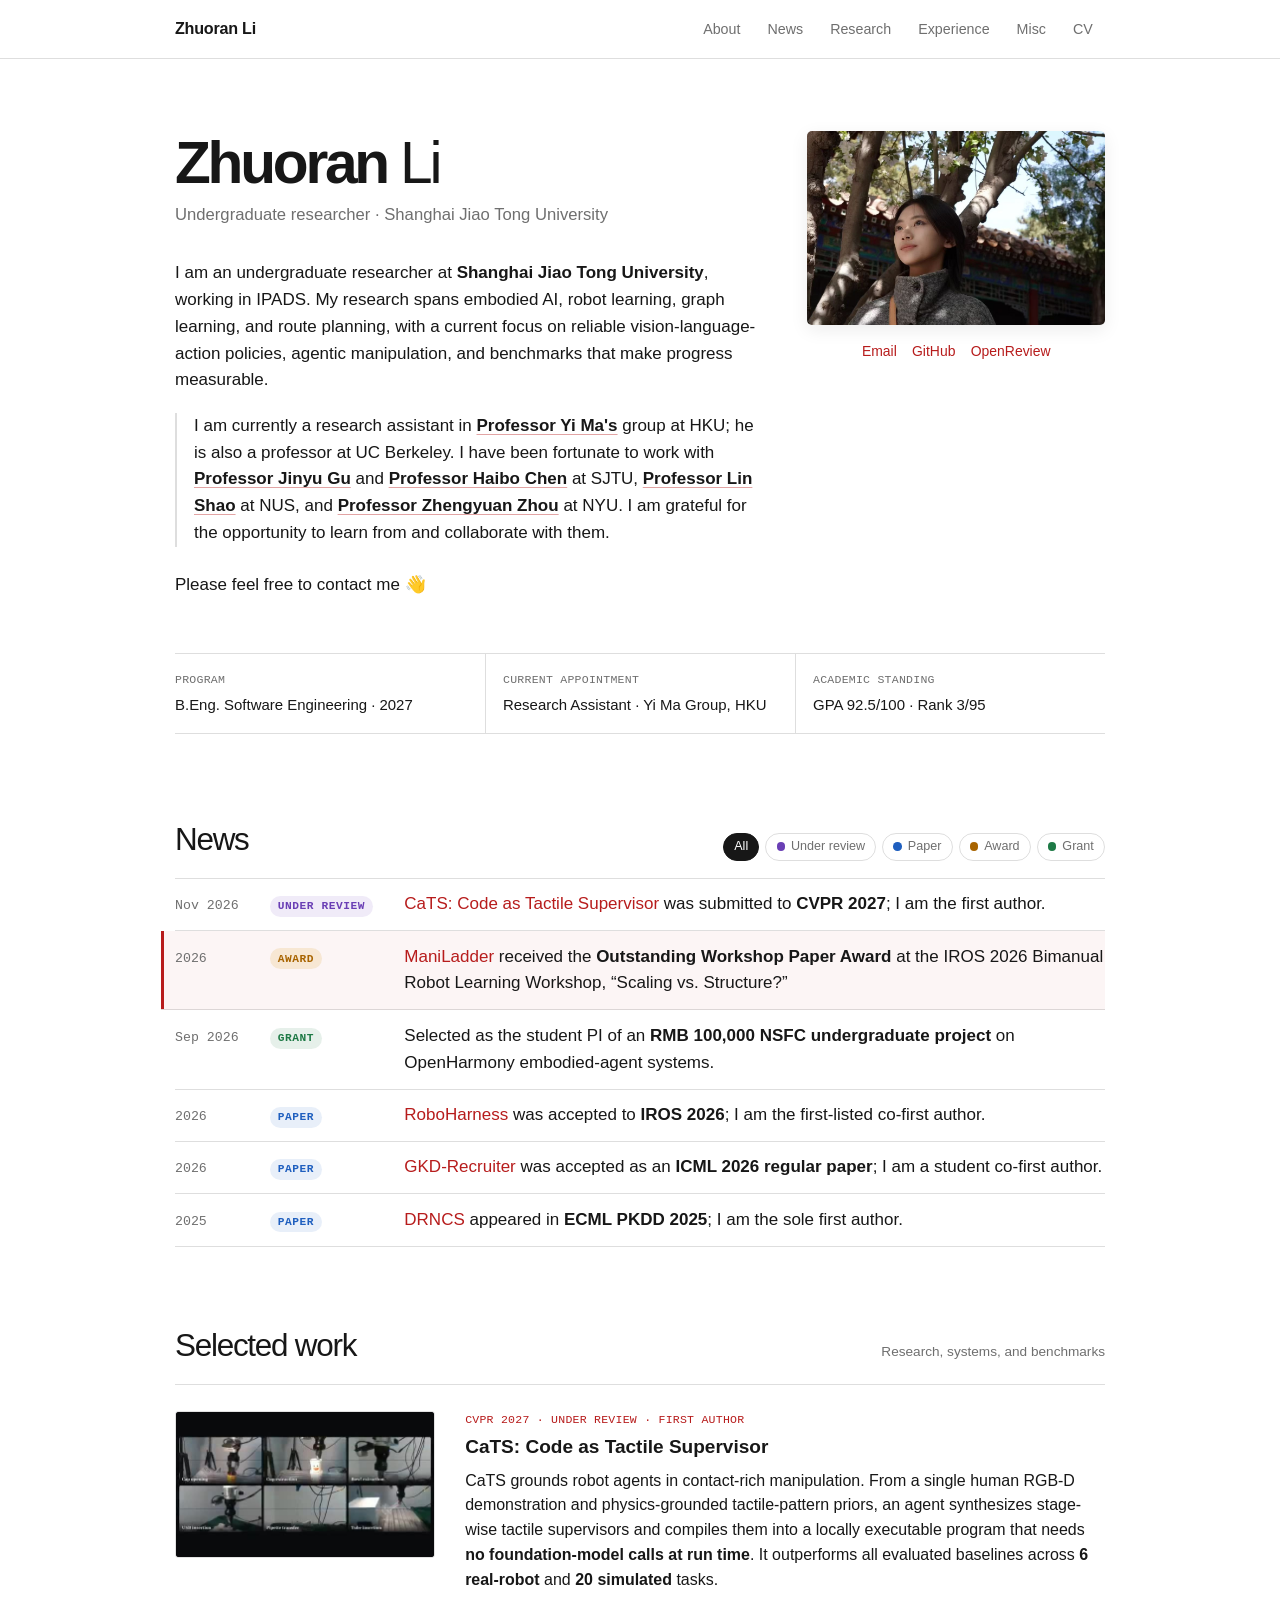
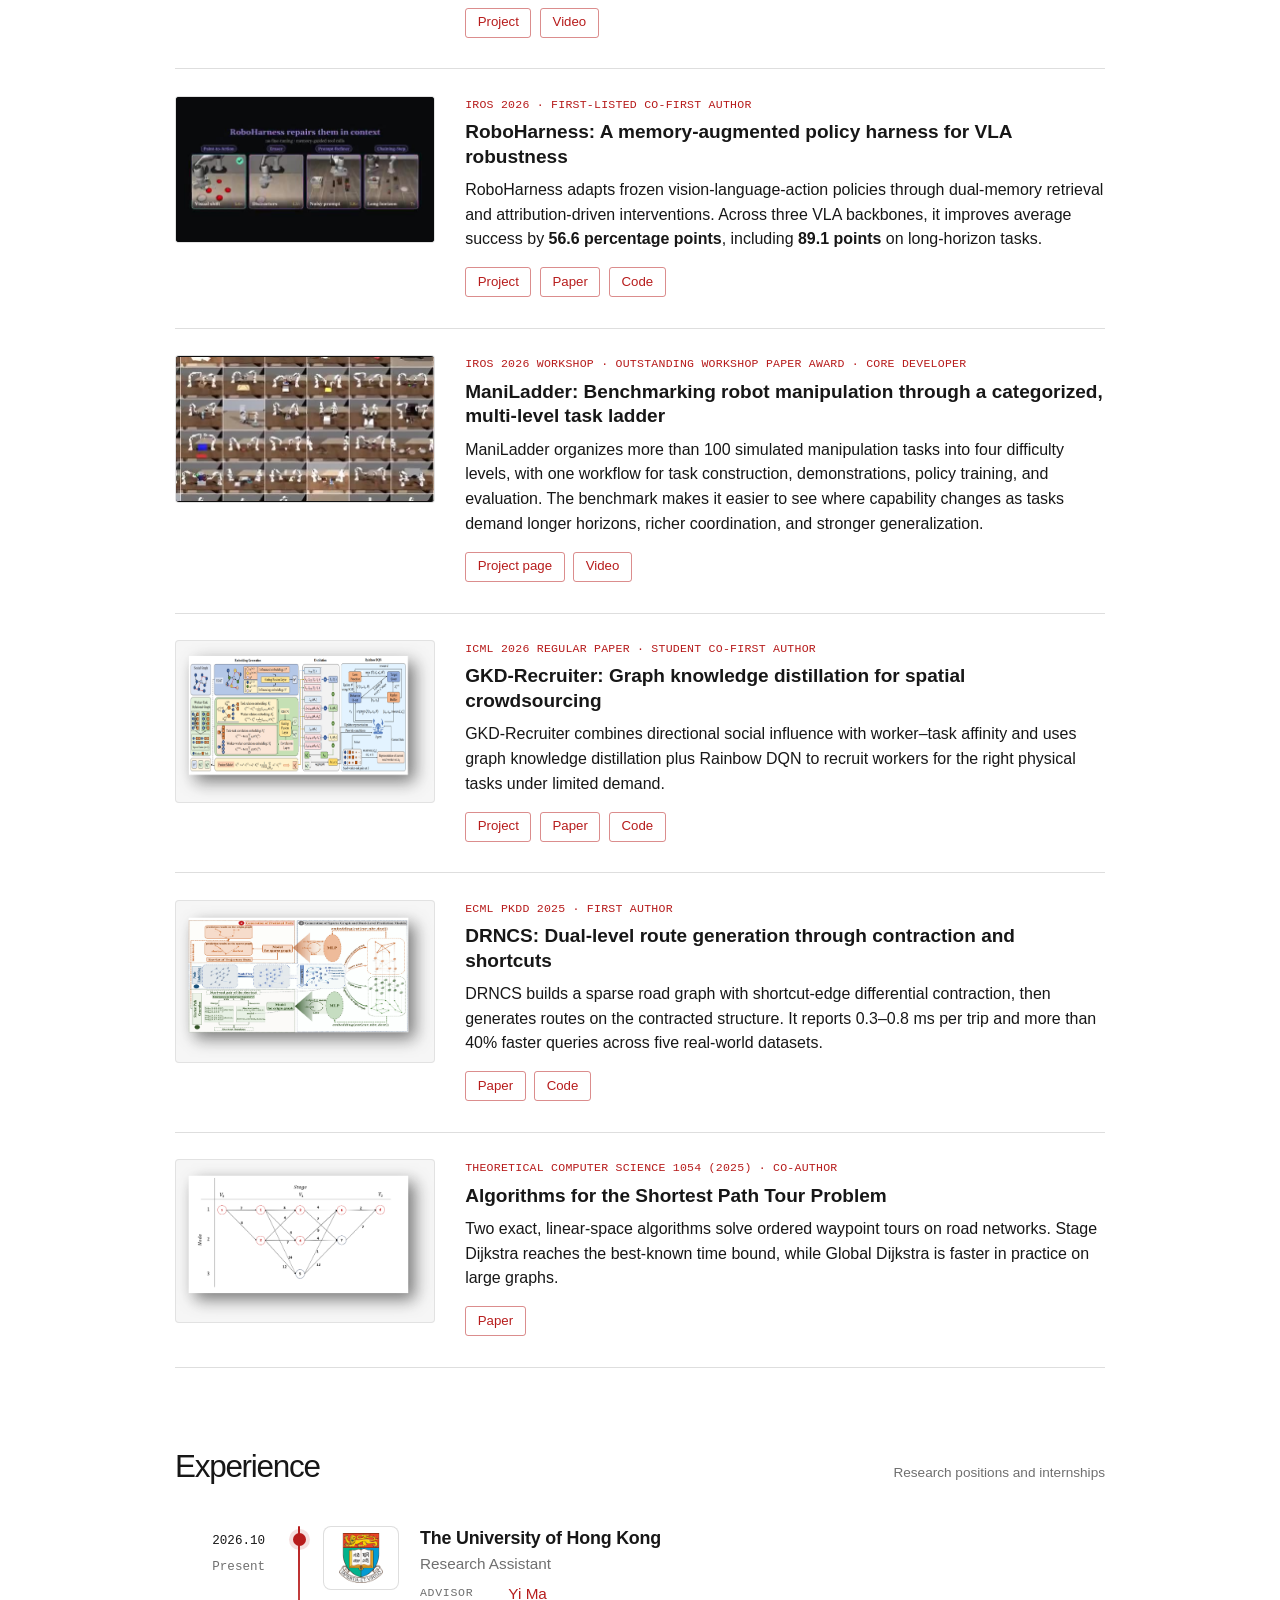
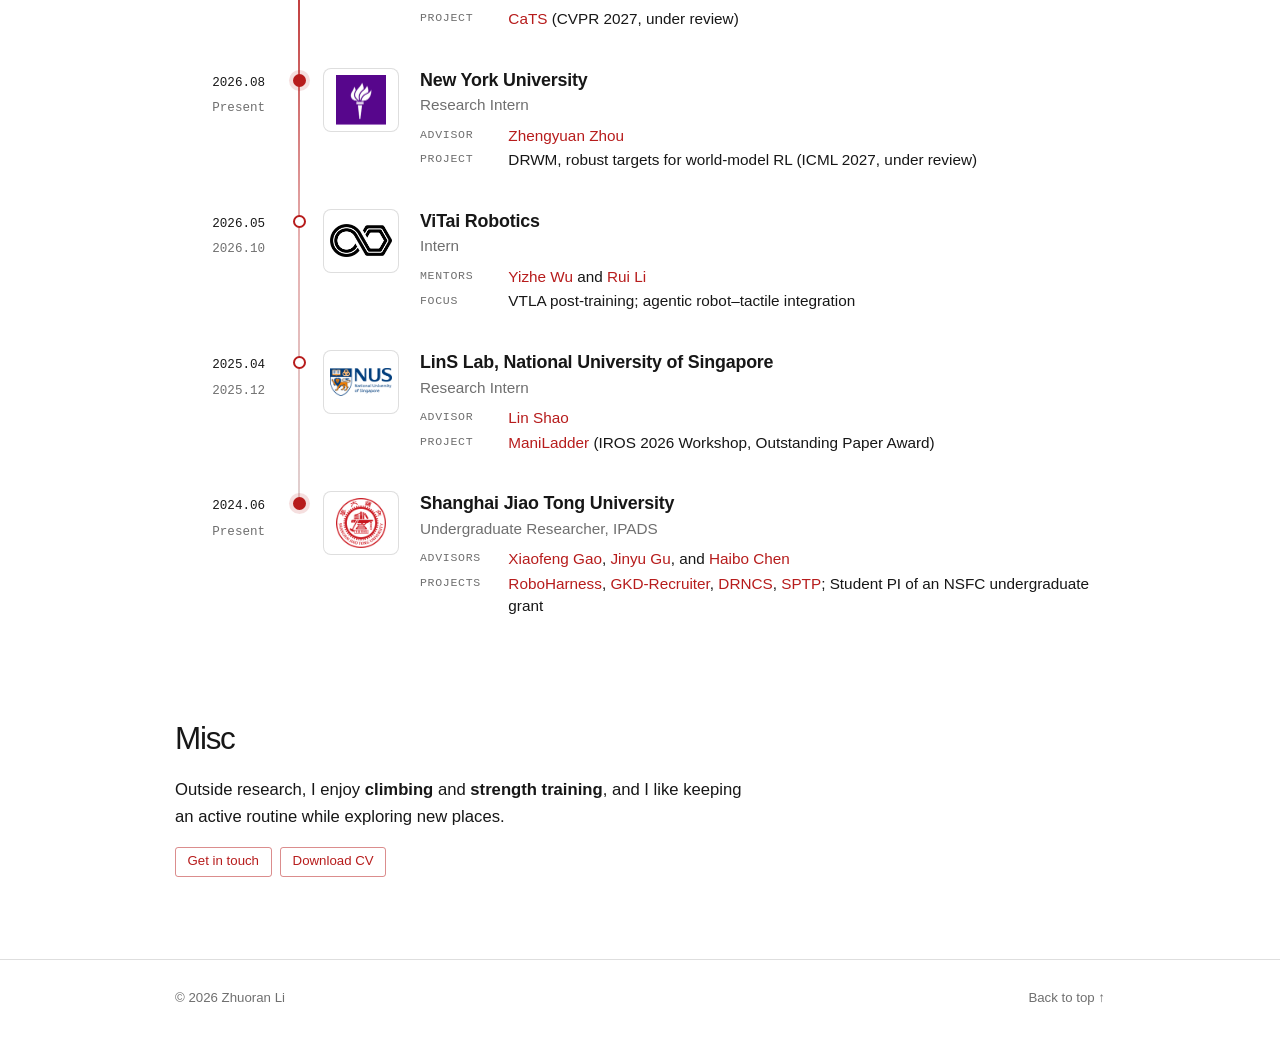
==== commit 8db5f552: "Remove Sharpa Robotics from experience Co-Authored-By: Claude Opus 5.5 <noreply@anthropic.com> Claud" ====
--- a/index.html
+++ b/index.html
@@ -19,8 +19,8 @@
     <link rel="canonical" href="https://iairplane.github.io/">
     <link rel="icon" href="assets/icons/favicon.svg" type="image/svg+xml">
     <link rel="preload" href="assets/media/zhuoran-hero.jpg" as="image" fetchpriority="high">
-    <link rel="stylesheet" href="styles.css">
-    <script src="script.js" defer></script>
+    <link rel="stylesheet" href="styles.css?v=20261119-2">
+    <script src="script.js?v=20261119-2" defer></script>
 
     <script type="application/ld+json">
       {
@@ -264,19 +264,6 @@
             </div>
           </li>
           <li class="exp-item">
-            <p class="exp-when"><span>2026.10</span><span>Present</span></p>
-            <span class="exp-dot exp-dot--current" aria-hidden="true"></span>
-            <div class="exp-logo"><img src="assets/logos/sharpa.svg" alt="Sharpa logo" loading="lazy"></div>
-            <div class="exp-body">
-              <h3><a href="https://www.sharpa.com/" target="_blank" rel="external noopener">Sharpa Robotics</a></h3>
-              <p class="exp-role">Research Intern</p>
-              <dl class="exp-meta">
-                <dt>Mentor</dt><dd><a href="https://haomafrlu.github.io/" target="_blank" rel="external noopener">Hao Ma</a></dd>
-                <dt>Focus</dt><dd>Tactile agents for dexterous manipulation</dd>
-              </dl>
-            </div>
-          </li>
-          <li class="exp-item">
             <p class="exp-when"><span>2026.08</span><span>Present</span></p>
             <span class="exp-dot exp-dot--current" aria-hidden="true"></span>
             <div class="exp-logo"><img src="assets/logos/nyu.png" alt="New York University torch logo" loading="lazy"></div>
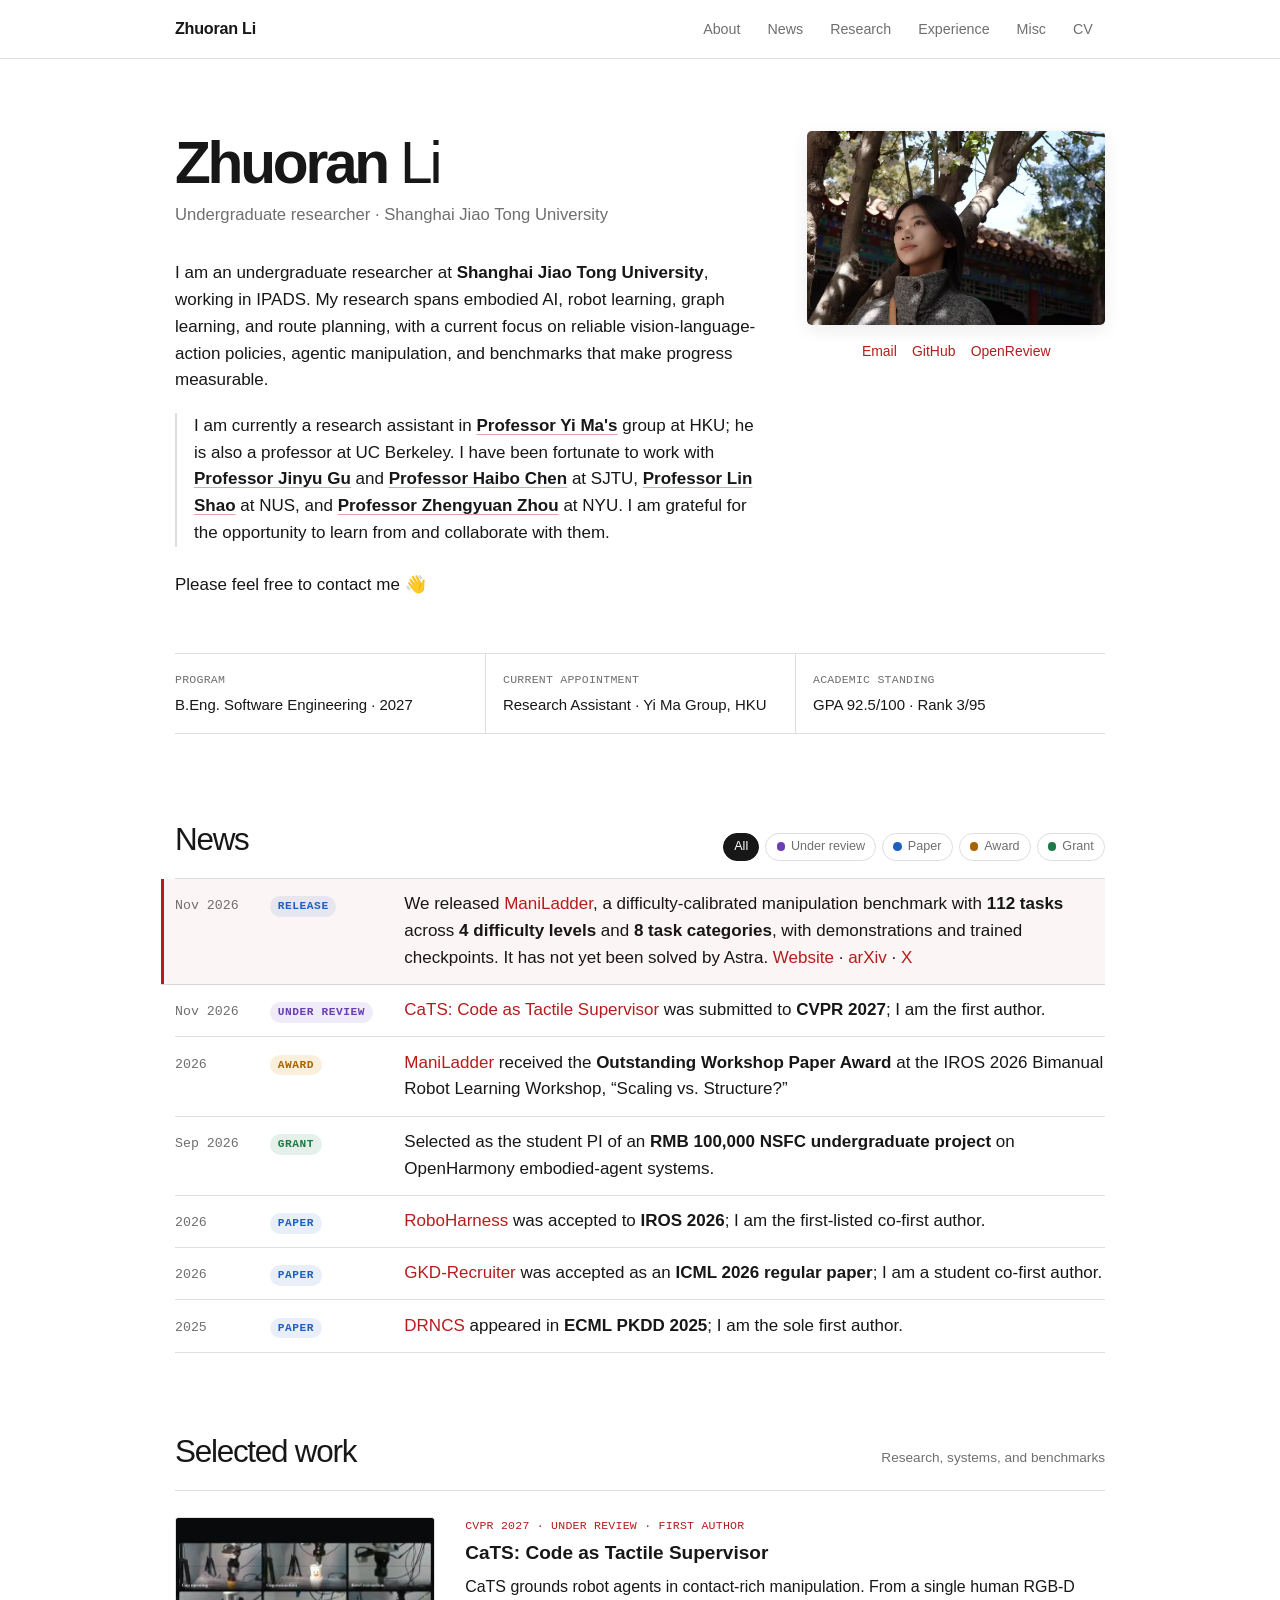
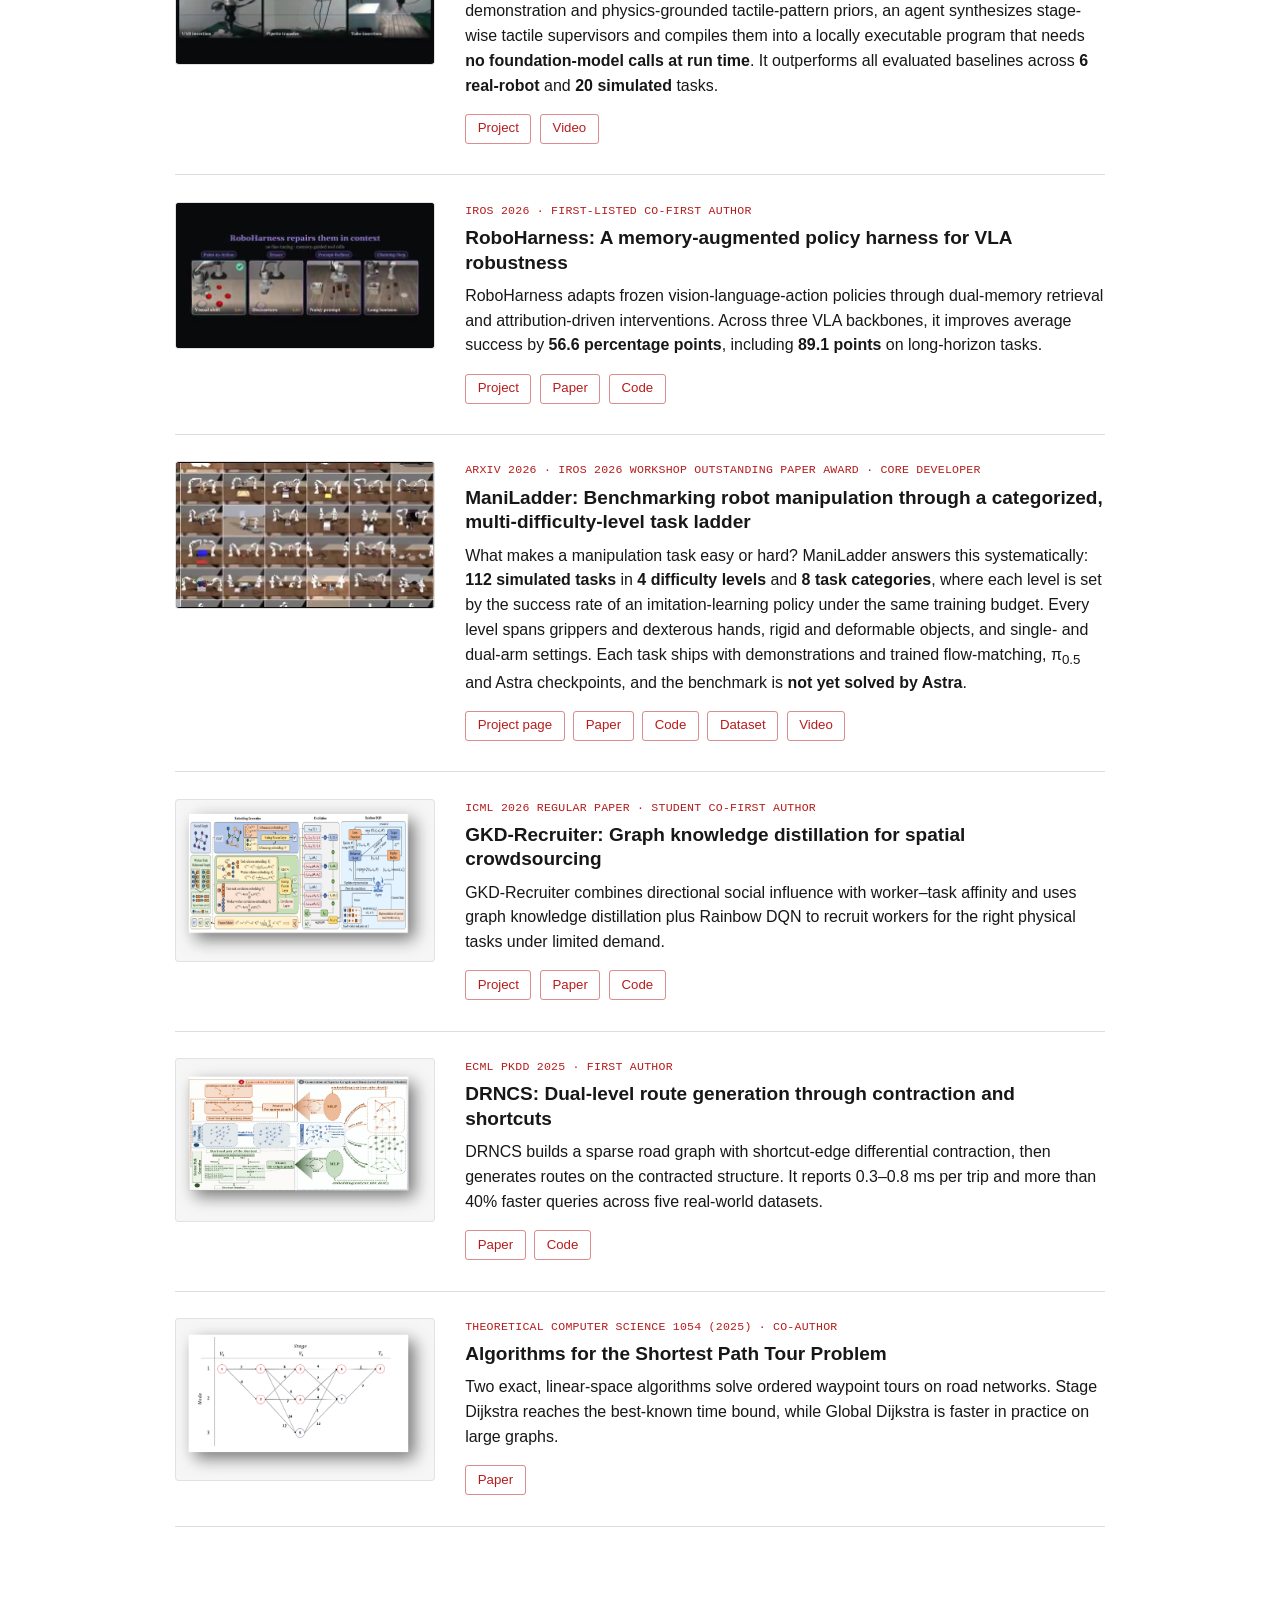
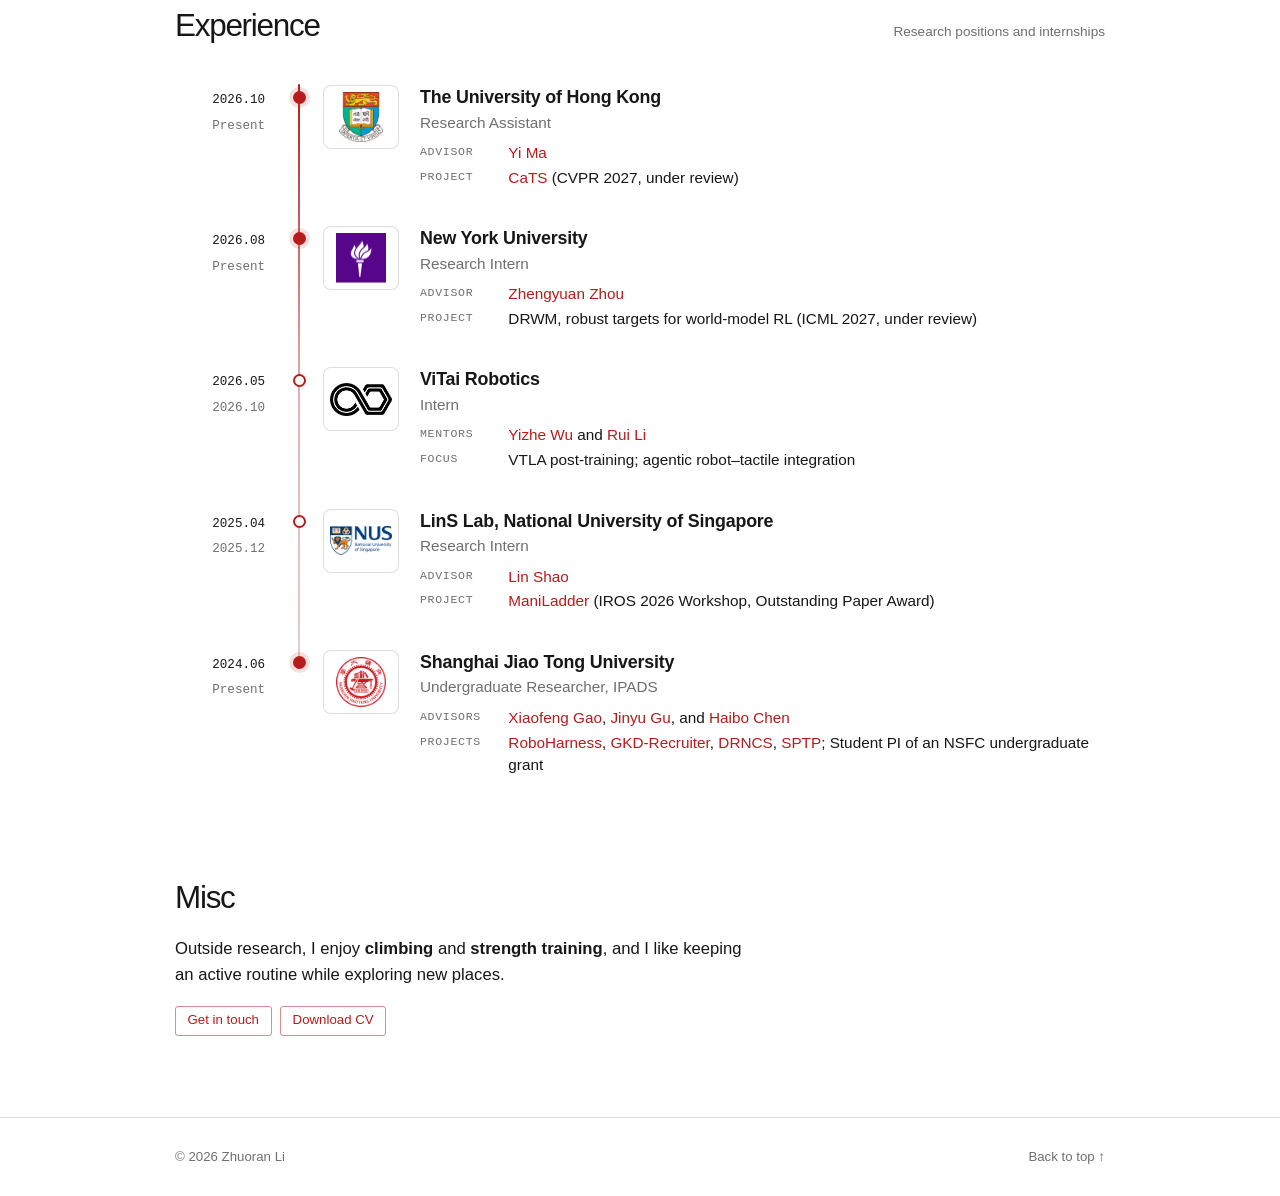
==== commit 230c5f5a: "Update ManiLadder release in news and selected work Co-Authored-By: Claude Opus 5.5 <noreply@anthrop" ====
--- a/index.html
+++ b/index.html
@@ -130,12 +130,17 @@
           </div>
         </div>
         <div class="news-list">
+          <div class="news-item news-item--featured" data-type="paper">
+            <time datetime="2026-11">Nov 2026</time>
+            <span class="news-label news-label--paper">Release</span>
+            <p>We released <a href="#maniladder">ManiLadder</a>, a difficulty-calibrated manipulation benchmark with <strong>112 tasks</strong> across <strong>4 difficulty levels</strong> and <strong>8 task categories</strong>, with demonstrations and trained checkpoints. It has not yet been solved by Astra. <a href="https://maniladder-benchmark.github.io/" target="_blank" rel="external noopener">Website</a> · <a href="https://arxiv.org/abs/2611.16374" target="_blank" rel="external noopener">arXiv</a> · <a href="https://x.com/GChongkai/status/2123494067015459302" target="_blank" rel="external noopener">X</a></p>
+          </div>
           <div class="news-item" data-type="review">
             <time datetime="2026-11">Nov 2026</time>
             <span class="news-label news-label--review">Under review</span>
             <p><a href="#cats">CaTS: Code as Tactile Supervisor</a> was submitted to <strong>CVPR 2027</strong>; I am the first author.</p>
           </div>
-          <div class="news-item news-item--featured" data-type="award">
+          <div class="news-item" data-type="award">
             <time datetime="2026">2026</time>
             <span class="news-label news-label--award">Award</span>
             <p><a href="#maniladder">ManiLadder</a> received the <strong>Outstanding Workshop Paper Award</strong> at the IROS 2026 Bimanual Robot Learning Workshop, “Scaling vs. Structure?”</p>
@@ -205,10 +210,10 @@
               </video>
             </figure>
             <div class="work-copy">
-              <p class="work-meta">IROS 2026 Workshop · Outstanding Workshop Paper Award · Core developer</p>
-              <h3>ManiLadder: Benchmarking robot manipulation through a categorized, multi-level task ladder</h3>
-              <p>ManiLadder organizes more than 100 simulated manipulation tasks into four difficulty levels, with one workflow for task construction, demonstrations, policy training, and evaluation. The benchmark makes it easier to see where capability changes as tasks demand longer horizons, richer coordination, and stronger generalization.</p>
-              <p class="links"><a href="https://maniladder.github.io/" target="_blank" rel="external noopener">Project page</a><a href="https://maniladder.github.io/videos/video_corl26.mp4" target="_blank" rel="external noopener">Video</a></p>
+              <p class="work-meta">arXiv 2026 · IROS 2026 Workshop Outstanding Paper Award · Core developer</p>
+              <h3>ManiLadder: Benchmarking robot manipulation through a categorized, multi-difficulty-level task ladder</h3>
+              <p>What makes a manipulation task easy or hard? ManiLadder answers this systematically: <strong>112 simulated tasks</strong> in <strong>4 difficulty levels</strong> and <strong>8 task categories</strong>, where each level is set by the success rate of an imitation-learning policy under the same training budget. Every level spans grippers and dexterous hands, rigid and deformable objects, and single- and dual-arm settings. Each task ships with demonstrations and trained flow-matching, π<sub>0.5</sub> and Astra checkpoints, and the benchmark is <strong>not yet solved by Astra</strong>.</p>
+              <p class="links"><a href="https://maniladder-benchmark.github.io/" target="_blank" rel="external noopener">Project page</a><a href="https://arxiv.org/abs/2611.16374" target="_blank" rel="external noopener">Paper</a><a href="https://github.com/HeegerGao/ManiLadder-Benchmark" target="_blank" rel="external noopener">Code</a><a href="https://huggingface.co/datasets/Linslab/ManiLadder_Dataset" target="_blank" rel="external noopener">Dataset</a><a href="https://maniladder-benchmark.github.io/videos/video_final.mp4" target="_blank" rel="external noopener">Video</a></p>
             </div>
           </article>
 
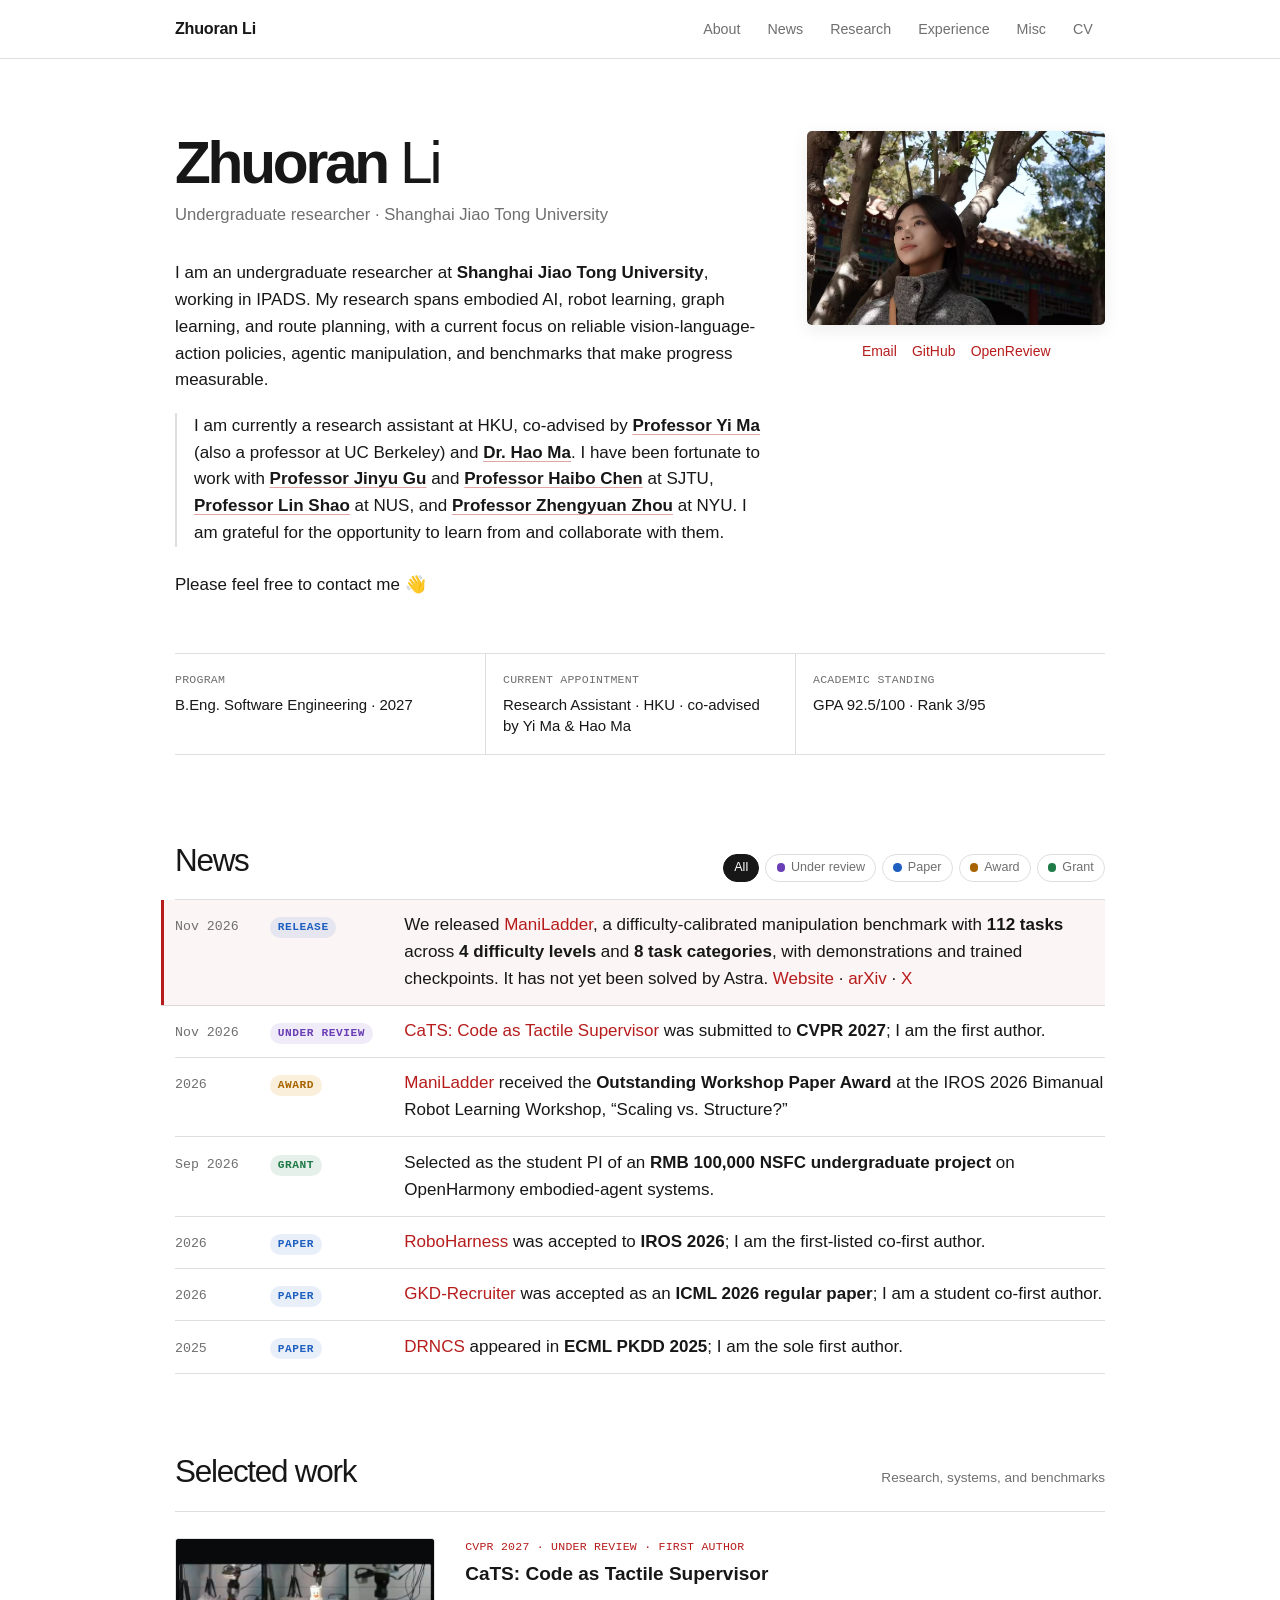
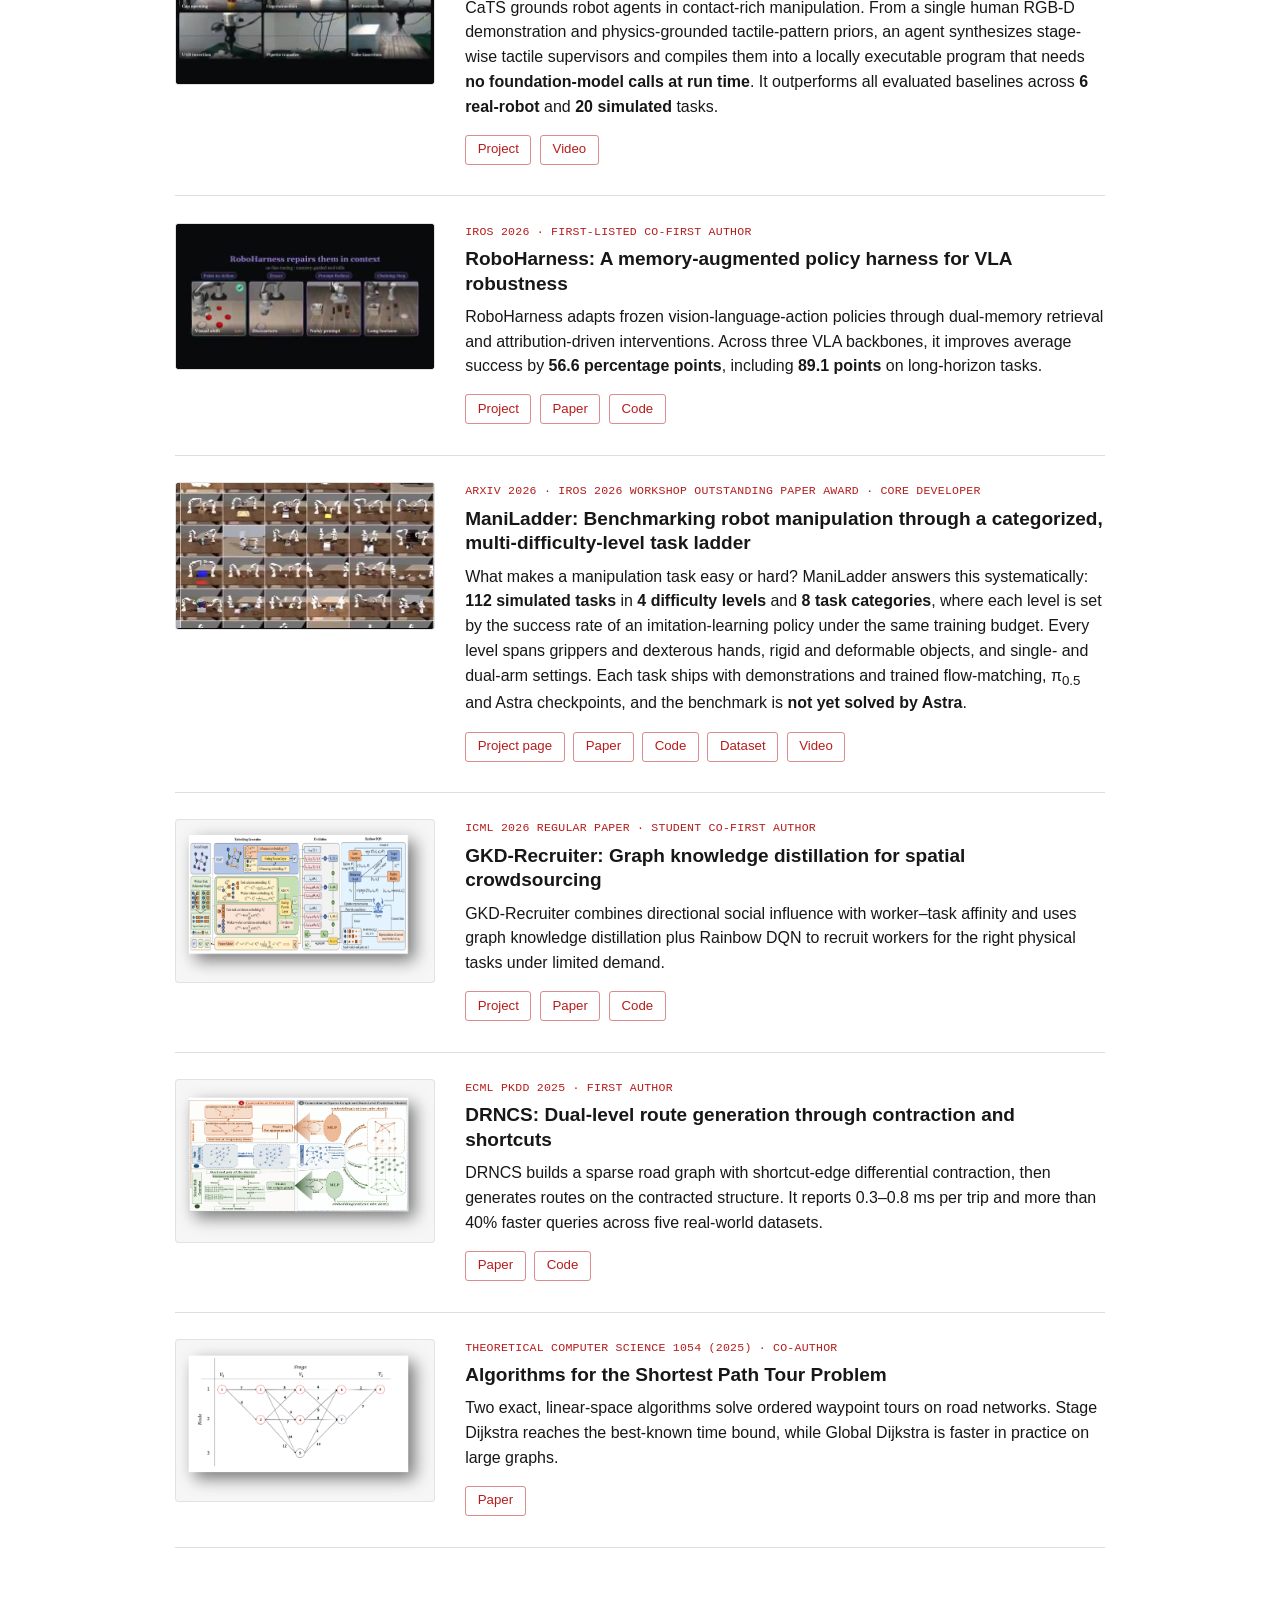
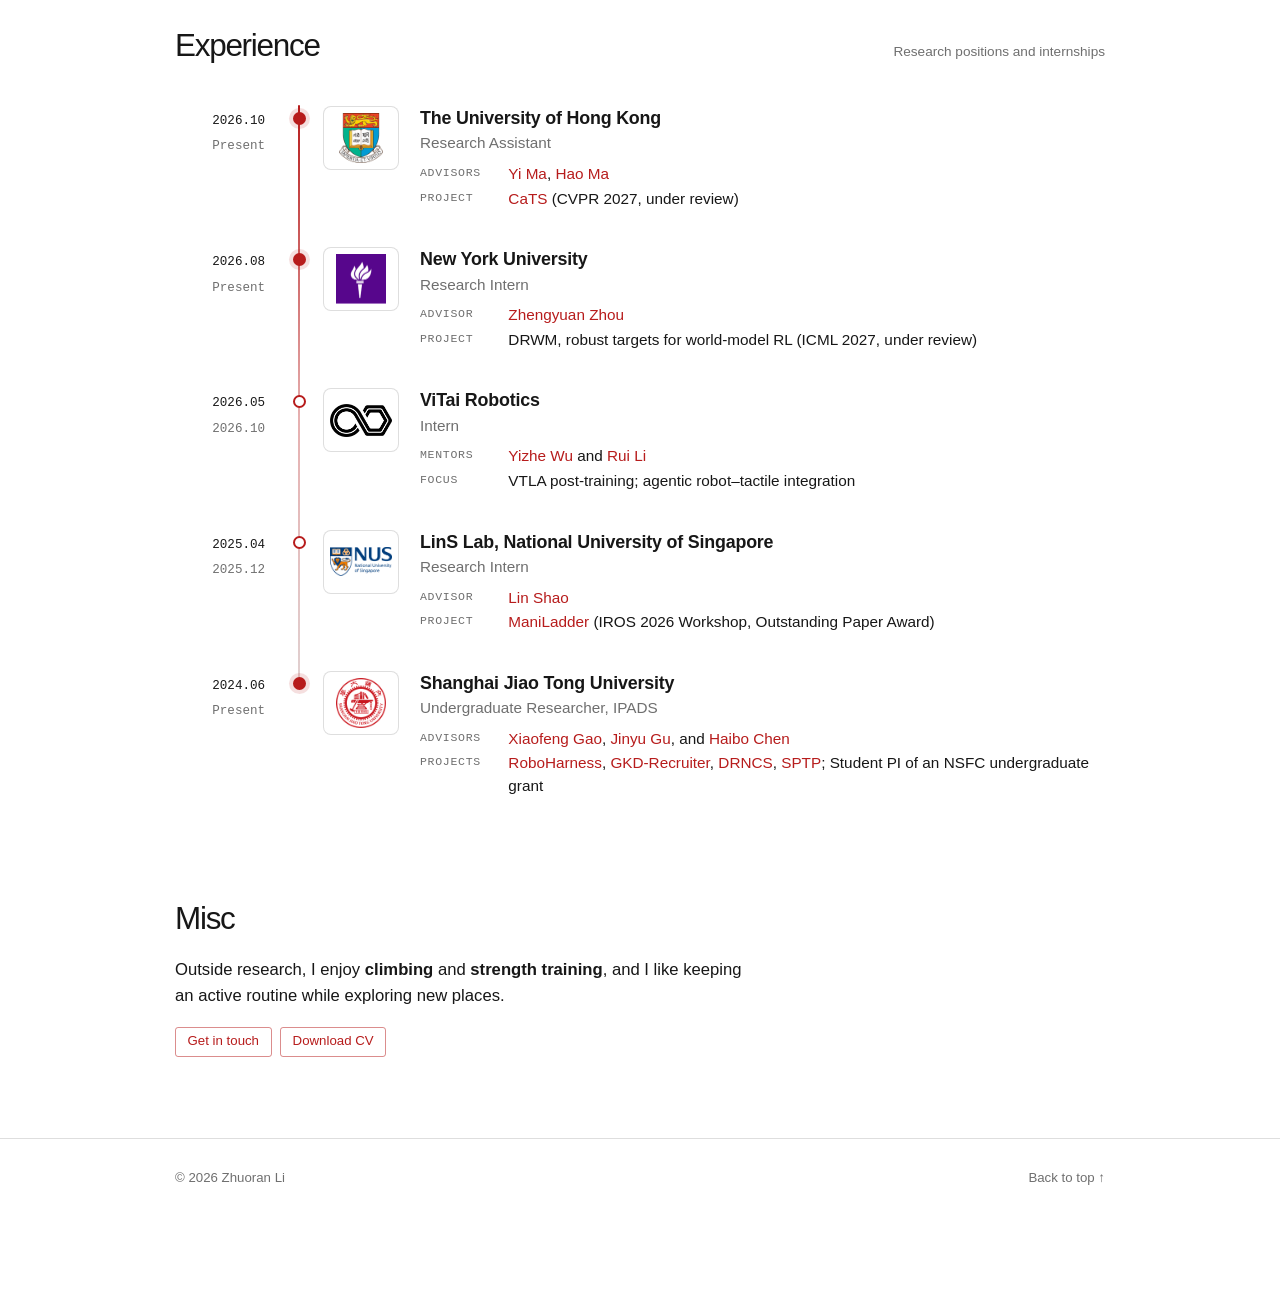
==== commit b773fbb8: "Add Hao Ma as HKU co-advisor; hover avatars on mentor names Co-Authored-By: Claude Opus 5.5 <noreply" ====
--- a/index.html
+++ b/index.html
@@ -19,8 +19,8 @@
     <link rel="canonical" href="https://iairplane.github.io/">
     <link rel="icon" href="assets/icons/favicon.svg" type="image/svg+xml">
     <link rel="preload" href="assets/media/zhuoran-hero.jpg" as="image" fetchpriority="high">
-    <link rel="stylesheet" href="styles.css?v=20261119-2">
-    <script src="script.js?v=20261119-2" defer></script>
+    <link rel="stylesheet" href="styles.css?v=20261121-1">
+    <script src="script.js?v=20261121-1" defer></script>
 
     <script type="application/ld+json">
       {
@@ -97,7 +97,7 @@
             I am an undergraduate researcher at <strong>Shanghai Jiao Tong University</strong>, working in IPADS. My research spans embodied AI, robot learning, graph learning, and route planning, with a current focus on reliable vision-language-action policies, agentic manipulation, and benchmarks that make progress measurable.
           </p>
           <p class="mentor-note">
-            I am currently a research assistant in <a href="https://www.ai.hku.hk/people/academic-staff/mayi" target="_blank" rel="external noopener">Professor Yi Ma's</a> group at HKU; he is also a professor at UC Berkeley. I have been fortunate to work with <a href="https://ipads.sjtu.edu.cn/pub/members/jinyu_gu" target="_blank" rel="external noopener">Professor Jinyu Gu</a> and <a href="https://ipads.sjtu.edu.cn/pub/members/haibo_chen" target="_blank" rel="external noopener">Professor Haibo Chen</a> at SJTU, <a href="https://www.comp.nus.edu.sg/cs/people/shaol/" target="_blank" rel="external noopener">Professor Lin Shao</a> at NUS, and <a href="https://engineering.nyu.edu/faculty/zhengyuan-zhou" target="_blank" rel="external noopener">Professor Zhengyuan Zhou</a> at NYU. I am grateful for the opportunity to learn from and collaborate with them.
+            I am currently a research assistant at HKU, co-advised by <a class="prof" href="https://www.ai.hku.hk/people/academic-staff/mayi" target="_blank" rel="external noopener" data-photo="assets/people/yi-ma.jpg" data-initials="YM">Professor Yi Ma</a> (also a professor at UC Berkeley) and <a class="prof" href="https://haomafrlu.github.io/" target="_blank" rel="external noopener" data-photo="assets/people/hao-ma.jpg" data-initials="HM">Dr. Hao Ma</a>. I have been fortunate to work with <a class="prof" href="https://ipads.sjtu.edu.cn/pub/members/jinyu_gu" target="_blank" rel="external noopener" data-photo="assets/people/jinyu-gu.jpg" data-initials="JG">Professor Jinyu Gu</a> and <a class="prof" href="https://ipads.sjtu.edu.cn/pub/members/haibo_chen" target="_blank" rel="external noopener" data-photo="assets/people/haibo-chen.jpg" data-initials="HC">Professor Haibo Chen</a> at SJTU, <a class="prof" href="https://www.comp.nus.edu.sg/cs/people/shaol/" target="_blank" rel="external noopener" data-photo="assets/people/lin-shao.jpg" data-initials="LS">Professor Lin Shao</a> at NUS, and <a class="prof" href="https://engineering.nyu.edu/faculty/zhengyuan-zhou" target="_blank" rel="external noopener" data-photo="assets/people/zhengyuan-zhou.jpg" data-initials="ZZ">Professor Zhengyuan Zhou</a> at NYU. I am grateful for the opportunity to learn from and collaborate with them.
           </p>
           <p class="contact-invite">Please feel free to contact me <span aria-hidden="true">👋</span></p>
         </div>
@@ -109,7 +109,7 @@
           </div>
           <div>
             <dt>Current appointment</dt>
-            <dd>Research Assistant · Yi Ma Group, HKU</dd>
+            <dd>Research Assistant · HKU · co-advised by Yi Ma &amp; Hao Ma</dd>
           </div>
           <div>
             <dt>Academic standing</dt>
@@ -263,7 +263,7 @@
               <h3><a href="https://www.hku.hk/" target="_blank" rel="external noopener">The University of Hong Kong</a></h3>
               <p class="exp-role">Research Assistant</p>
               <dl class="exp-meta">
-                <dt>Advisor</dt><dd><a href="https://www.ai.hku.hk/people/academic-staff/mayi" target="_blank" rel="external noopener">Yi Ma</a></dd>
+                <dt>Advisors</dt><dd><a href="https://www.ai.hku.hk/people/academic-staff/mayi" target="_blank" rel="external noopener">Yi Ma</a>, <a href="https://haomafrlu.github.io/" target="_blank" rel="external noopener">Hao Ma</a></dd>
                 <dt>Project</dt><dd><a href="#cats">CaTS</a> (CVPR 2027, under review)</dd>
               </dl>
             </div>
--- a/styles.css
+++ b/styles.css
@@ -872,3 +872,44 @@
     scroll-behavior: auto;
   }
 }
+
+/* Advisor and mentor avatars that pop up above a name on hover */
+.prof-pop {
+  position: absolute;
+  z-index: 60;
+  width: 76px;
+  height: 76px;
+  margin: 0;
+  border-radius: 50%;
+  border: 3px solid #fff;
+  box-shadow: 0 6px 18px rgba(23, 23, 23, 0.22), 0 0 0 1px rgba(183, 28, 28, 0.25);
+  background: var(--accent) center / cover no-repeat;
+  color: #fff;
+  font: 600 1.15rem/70px var(--sans);
+  letter-spacing: 0.02em;
+  text-align: center;
+  pointer-events: none;
+  opacity: 0;
+  transform: translate(-50%, 8px) scale(0.6);
+  transform-origin: 50% 100%;
+  transition: opacity 0.18s ease, transform 0.22s cubic-bezier(0.2, 0.9, 0.3, 1.35);
+}
+.prof-pop::after {
+  content: "";
+  position: absolute;
+  left: 50%;
+  bottom: -9px;
+  width: 0;
+  height: 0;
+  margin-left: -6px;
+  border: 6px solid transparent;
+  border-top-color: #fff;
+}
+.prof-pop.show {
+  opacity: 1;
+  transform: translate(-50%, 0) scale(1);
+}
+.prof-pop.has-photo { color: transparent; }
+@media (prefers-reduced-motion: reduce) {
+  .prof-pop { transition: opacity 0.12s ease; transform: translate(-50%, 0); }
+}
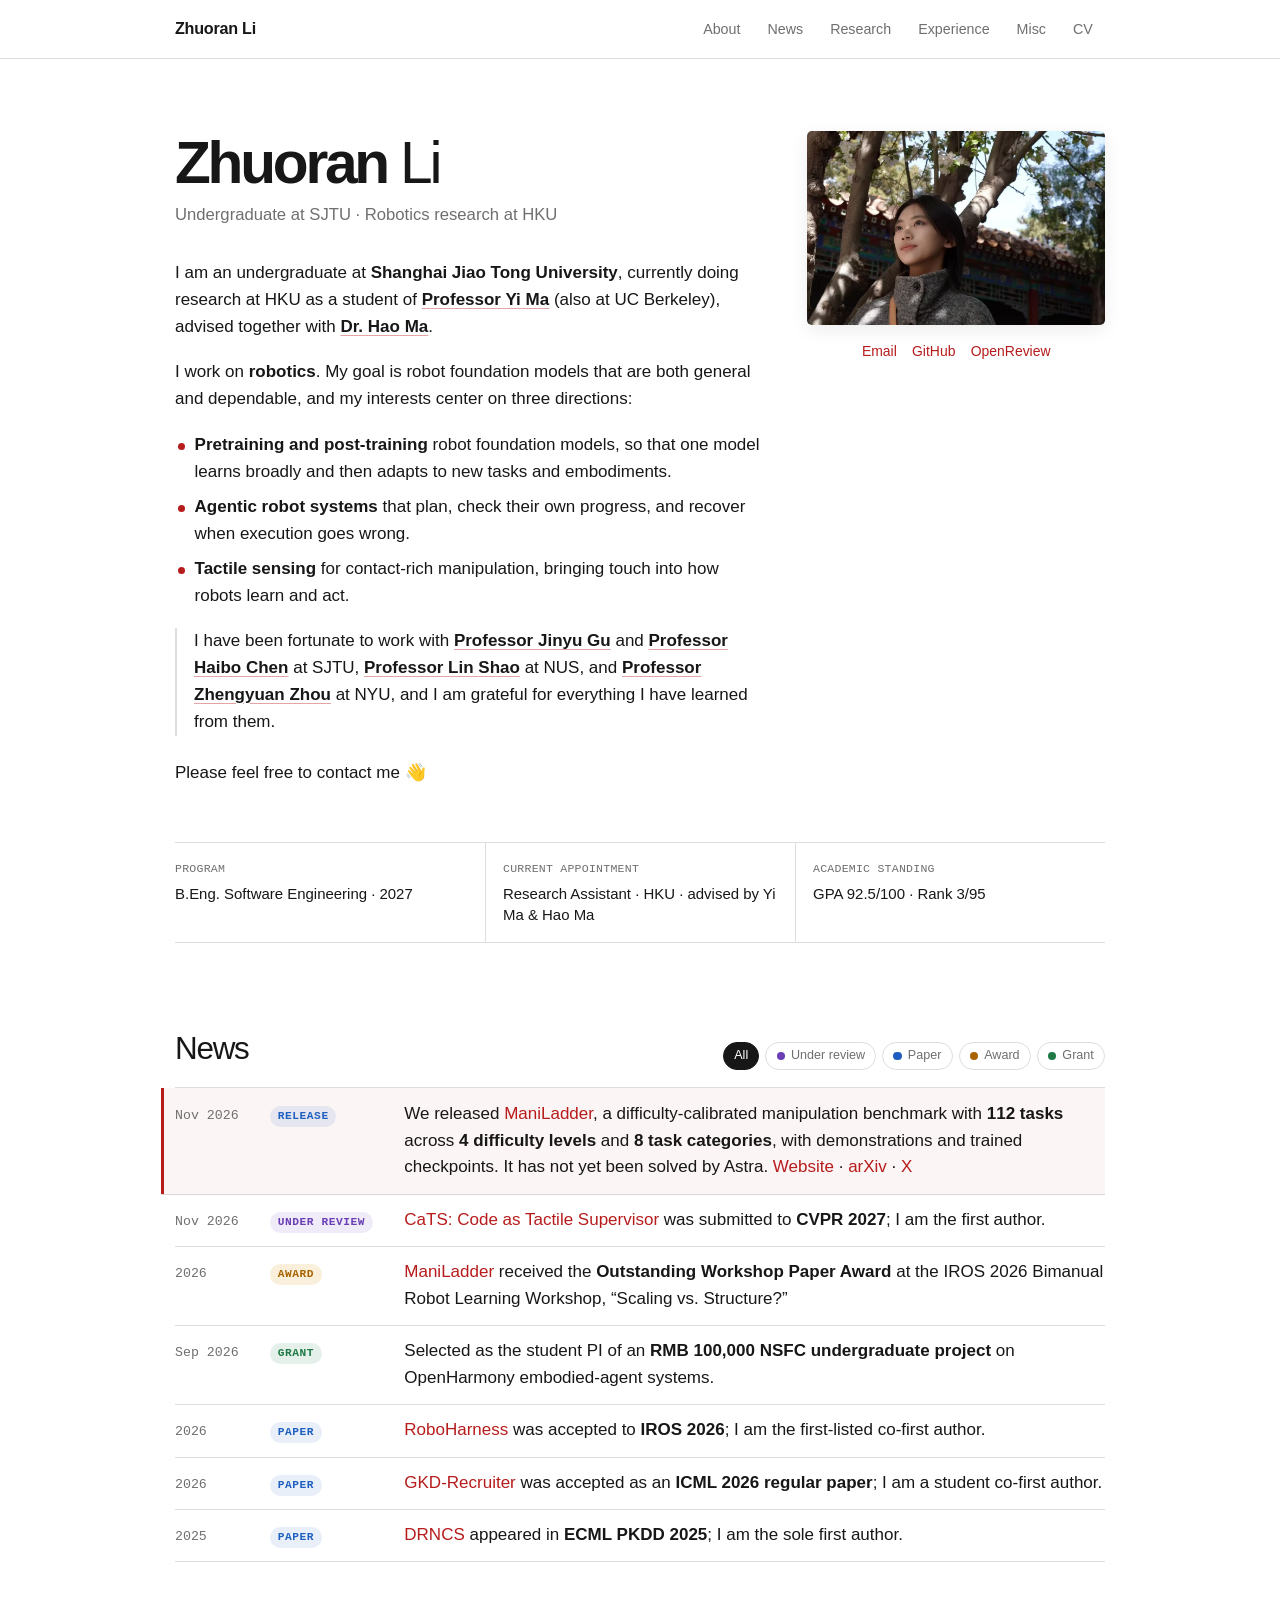
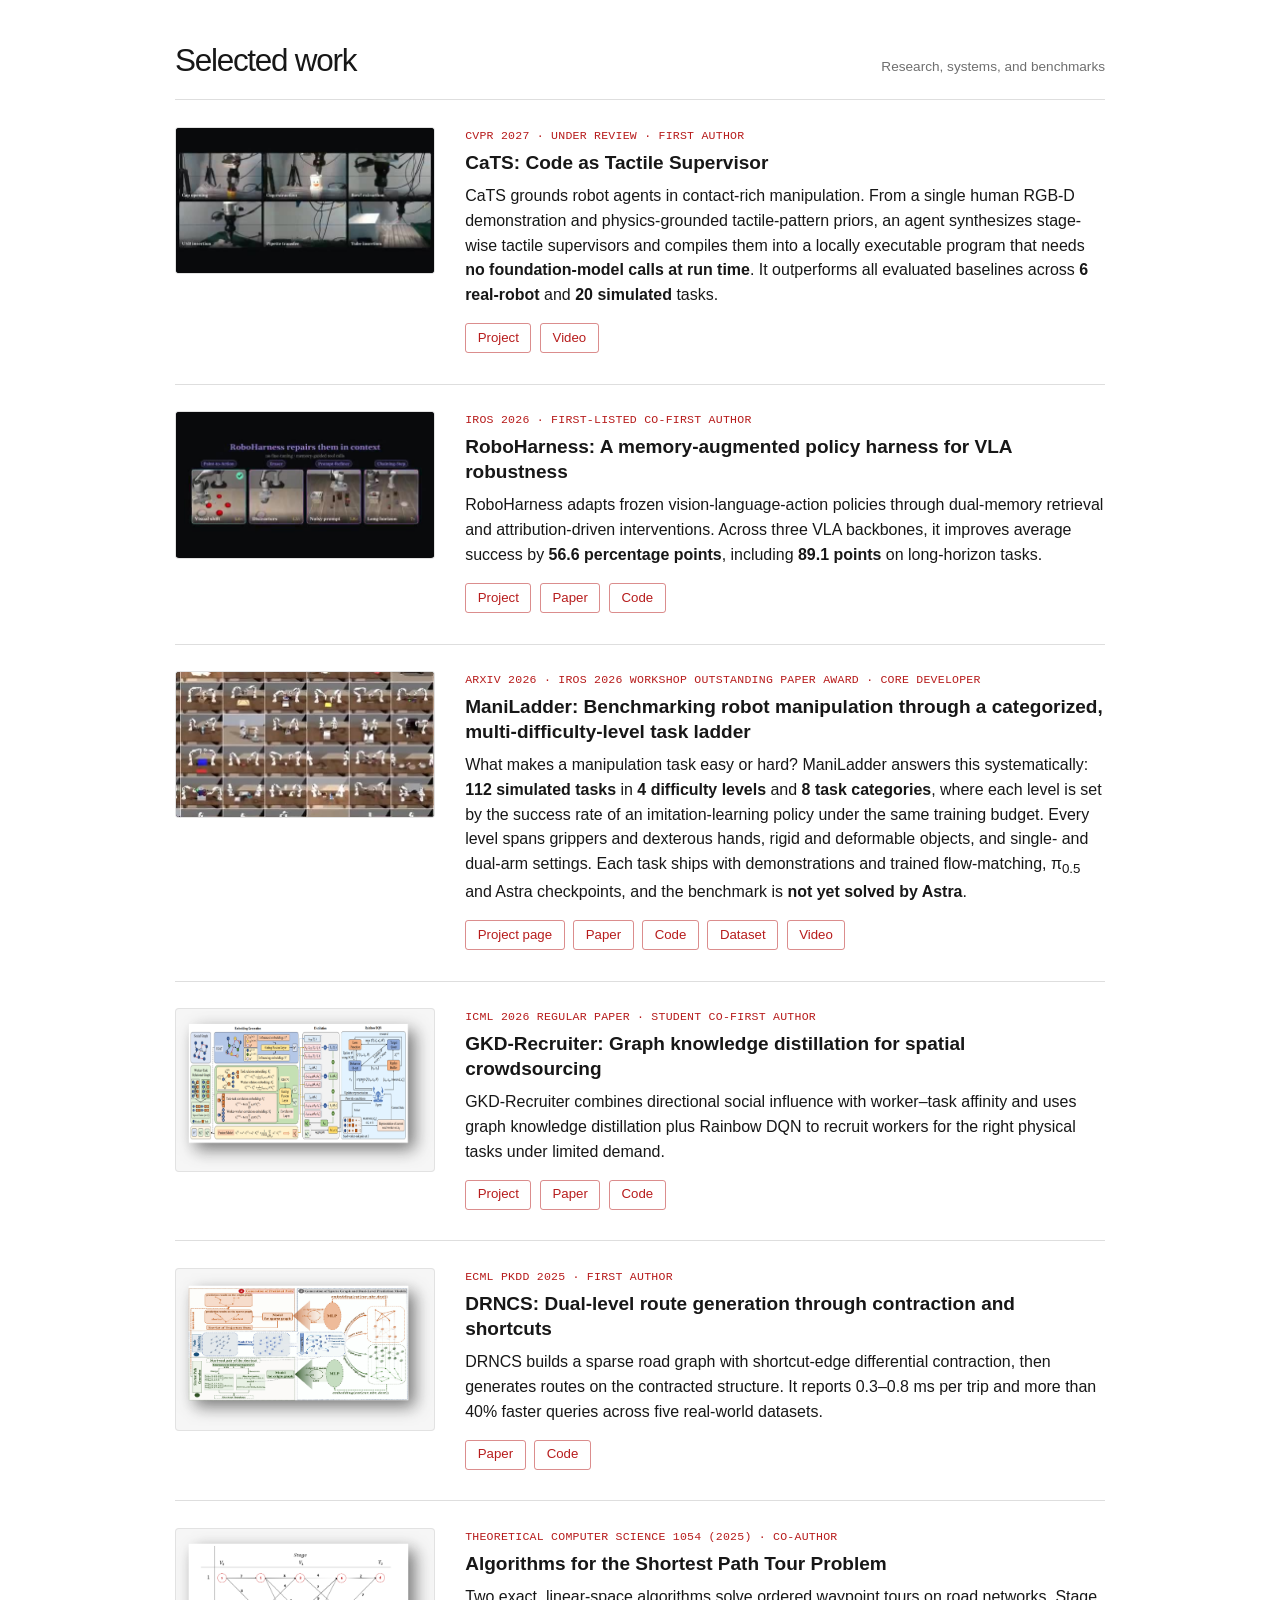
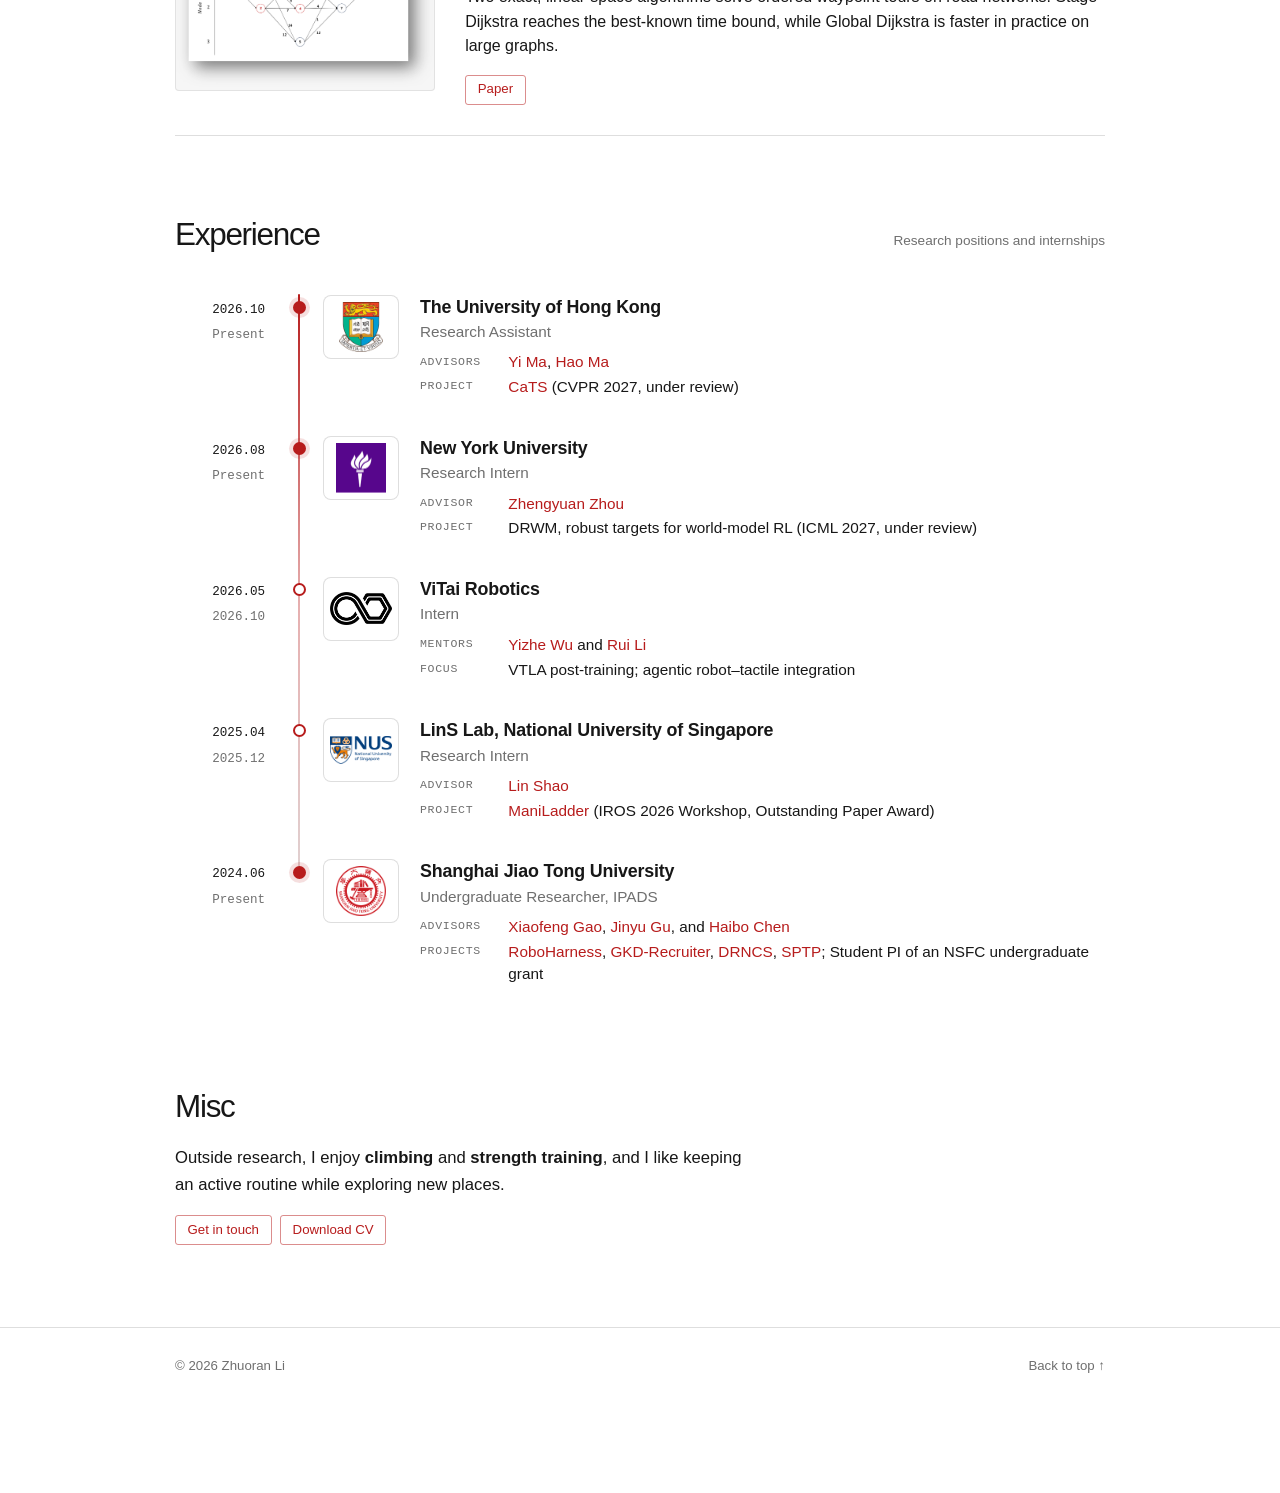
==== commit e396cbef: "Rewrite intro around robotics research with Yi Ma Co-Authored-By: Claude Opus 5.5 <noreply@anthropic" ====
--- a/index.html
+++ b/index.html
@@ -4,12 +4,12 @@
     <meta charset="utf-8">
     <meta name="viewport" content="width=device-width, initial-scale=1">
     <meta name="theme-color" content="#ffffff">
-    <meta name="description" content="Zhuoran Li is an undergraduate researcher at SJTU and a research assistant in Professor Yi Ma's group at HKU, working on reliable VLA policies and robot learning.">
+    <meta name="description" content="Zhuoran Li is an undergraduate at SJTU doing robotics research at HKU with Professor Yi Ma, working on robot foundation models, agentic robot systems and tactile manipulation.">
     <meta name="author" content="Zhuoran Li">
 
     <meta property="og:type" content="website">
     <meta property="og:title" content="Zhuoran Li">
-    <meta property="og:description" content="Undergraduate researcher at SJTU and research assistant in Professor Yi Ma's group at HKU, working on reliable VLA policies and robot learning.">
+    <meta property="og:description" content="Undergraduate at SJTU doing robotics research at HKU with Professor Yi Ma: robot foundation models, agentic robot systems and tactile manipulation.">
     <meta property="og:url" content="https://iairplane.github.io/">
     <meta property="og:image" content="https://iairplane.github.io/assets/media/zhuoran-hero.jpg">
     <meta property="og:image:alt" content="Portrait of Zhuoran Li beneath flowering trees.">
@@ -19,8 +19,8 @@
     <link rel="canonical" href="https://iairplane.github.io/">
     <link rel="icon" href="assets/icons/favicon.svg" type="image/svg+xml">
     <link rel="preload" href="assets/media/zhuoran-hero.jpg" as="image" fetchpriority="high">
-    <link rel="stylesheet" href="styles.css?v=20261121-1">
-    <script src="script.js?v=20261121-1" defer></script>
+    <link rel="stylesheet" href="styles.css?v=20261121-2">
+    <script src="script.js?v=20261121-2" defer></script>
 
     <script type="application/ld+json">
       {
@@ -44,11 +44,11 @@
           "https://openreview.net/profile?id=~Zhuoran_Li7"
         ],
         "knowsAbout": [
-          "Embodied AI",
+          "Robotics",
+          "Robot foundation models",
           "Robot learning",
-          "Vision-language-action models",
-          "Graph learning",
-          "Route planning"
+          "Agentic robot systems",
+          "Tactile sensing"
         ]
       }
     </script>
@@ -89,15 +89,23 @@
 
         <header class="page-heading">
           <h1 id="page-title"><strong>Zhuoran</strong> Li</h1>
-          <p class="tagline">Undergraduate researcher · Shanghai Jiao Tong University</p>
+          <p class="tagline">Undergraduate at SJTU · Robotics research at HKU</p>
         </header>
 
         <div class="intro">
           <p>
-            I am an undergraduate researcher at <strong>Shanghai Jiao Tong University</strong>, working in IPADS. My research spans embodied AI, robot learning, graph learning, and route planning, with a current focus on reliable vision-language-action policies, agentic manipulation, and benchmarks that make progress measurable.
+            I am an undergraduate at <strong>Shanghai Jiao Tong University</strong>, currently doing research at HKU as a student of <a class="prof" href="https://www.ai.hku.hk/people/academic-staff/mayi" target="_blank" rel="external noopener" data-photo="assets/people/yi-ma.jpg" data-initials="YM">Professor Yi Ma</a> (also at UC Berkeley), advised together with <a class="prof" href="https://haomafrlu.github.io/" target="_blank" rel="external noopener" data-photo="assets/people/hao-ma.jpg" data-initials="HM">Dr. Hao Ma</a>.
           </p>
+          <p>
+            I work on <strong>robotics</strong>. My goal is robot foundation models that are both general and dependable, and my interests center on three directions:
+          </p>
+          <ul class="interests">
+            <li><strong>Pretraining and post-training</strong> robot foundation models, so that one model learns broadly and then adapts to new tasks and embodiments.</li>
+            <li><strong>Agentic robot systems</strong> that plan, check their own progress, and recover when execution goes wrong.</li>
+            <li><strong>Tactile sensing</strong> for contact-rich manipulation, bringing touch into how robots learn and act.</li>
+          </ul>
           <p class="mentor-note">
-            I am currently a research assistant at HKU, co-advised by <a class="prof" href="https://www.ai.hku.hk/people/academic-staff/mayi" target="_blank" rel="external noopener" data-photo="assets/people/yi-ma.jpg" data-initials="YM">Professor Yi Ma</a> (also a professor at UC Berkeley) and <a class="prof" href="https://haomafrlu.github.io/" target="_blank" rel="external noopener" data-photo="assets/people/hao-ma.jpg" data-initials="HM">Dr. Hao Ma</a>. I have been fortunate to work with <a class="prof" href="https://ipads.sjtu.edu.cn/pub/members/jinyu_gu" target="_blank" rel="external noopener" data-photo="assets/people/jinyu-gu.jpg" data-initials="JG">Professor Jinyu Gu</a> and <a class="prof" href="https://ipads.sjtu.edu.cn/pub/members/haibo_chen" target="_blank" rel="external noopener" data-photo="assets/people/haibo-chen.jpg" data-initials="HC">Professor Haibo Chen</a> at SJTU, <a class="prof" href="https://www.comp.nus.edu.sg/cs/people/shaol/" target="_blank" rel="external noopener" data-photo="assets/people/lin-shao.jpg" data-initials="LS">Professor Lin Shao</a> at NUS, and <a class="prof" href="https://engineering.nyu.edu/faculty/zhengyuan-zhou" target="_blank" rel="external noopener" data-photo="assets/people/zhengyuan-zhou.jpg" data-initials="ZZ">Professor Zhengyuan Zhou</a> at NYU. I am grateful for the opportunity to learn from and collaborate with them.
+            I have been fortunate to work with <a class="prof" href="https://ipads.sjtu.edu.cn/pub/members/jinyu_gu" target="_blank" rel="external noopener" data-photo="assets/people/jinyu-gu.jpg" data-initials="JG">Professor Jinyu Gu</a> and <a class="prof" href="https://ipads.sjtu.edu.cn/pub/members/haibo_chen" target="_blank" rel="external noopener" data-photo="assets/people/haibo-chen.jpg" data-initials="HC">Professor Haibo Chen</a> at SJTU, <a class="prof" href="https://www.comp.nus.edu.sg/cs/people/shaol/" target="_blank" rel="external noopener" data-photo="assets/people/lin-shao.jpg" data-initials="LS">Professor Lin Shao</a> at NUS, and <a class="prof" href="https://engineering.nyu.edu/faculty/zhengyuan-zhou" target="_blank" rel="external noopener" data-photo="assets/people/zhengyuan-zhou.jpg" data-initials="ZZ">Professor Zhengyuan Zhou</a> at NYU, and I am grateful for everything I have learned from them.
           </p>
           <p class="contact-invite">Please feel free to contact me <span aria-hidden="true">👋</span></p>
         </div>
@@ -109,7 +117,7 @@
           </div>
           <div>
             <dt>Current appointment</dt>
-            <dd>Research Assistant · HKU · co-advised by Yi Ma &amp; Hao Ma</dd>
+            <dd>Research Assistant · HKU · advised by Yi Ma &amp; Hao Ma</dd>
           </div>
           <div>
             <dt>Academic standing</dt>
--- a/styles.css
+++ b/styles.css
@@ -913,3 +913,39 @@
 @media (prefers-reduced-motion: reduce) {
   .prof-pop { transition: opacity 0.12s ease; transform: translate(-50%, 0); }
 }
+
+.intro a.prof {
+  color: var(--text);
+  font-weight: 600;
+  text-decoration: underline;
+  text-decoration-color: rgba(183, 28, 28, 0.4);
+  text-underline-offset: 0.16em;
+}
+.intro a.prof:hover,
+.intro a.prof:focus-visible {
+  color: var(--accent);
+  text-decoration-color: currentColor;
+}
+.interests {
+  list-style: none;
+  margin: 0.2rem 0 1.1rem;
+  padding: 0;
+  display: grid;
+  gap: 0.45rem;
+}
+.interests li {
+  position: relative;
+  padding-left: 1.15rem;
+  line-height: 1.6;
+}
+.interests li::before {
+  content: "";
+  position: absolute;
+  left: 0.15rem;
+  top: 0.68em;
+  width: 0.42rem;
+  height: 0.42rem;
+  border-radius: 50%;
+  background: var(--accent);
+}
+.interests strong { color: var(--text); }
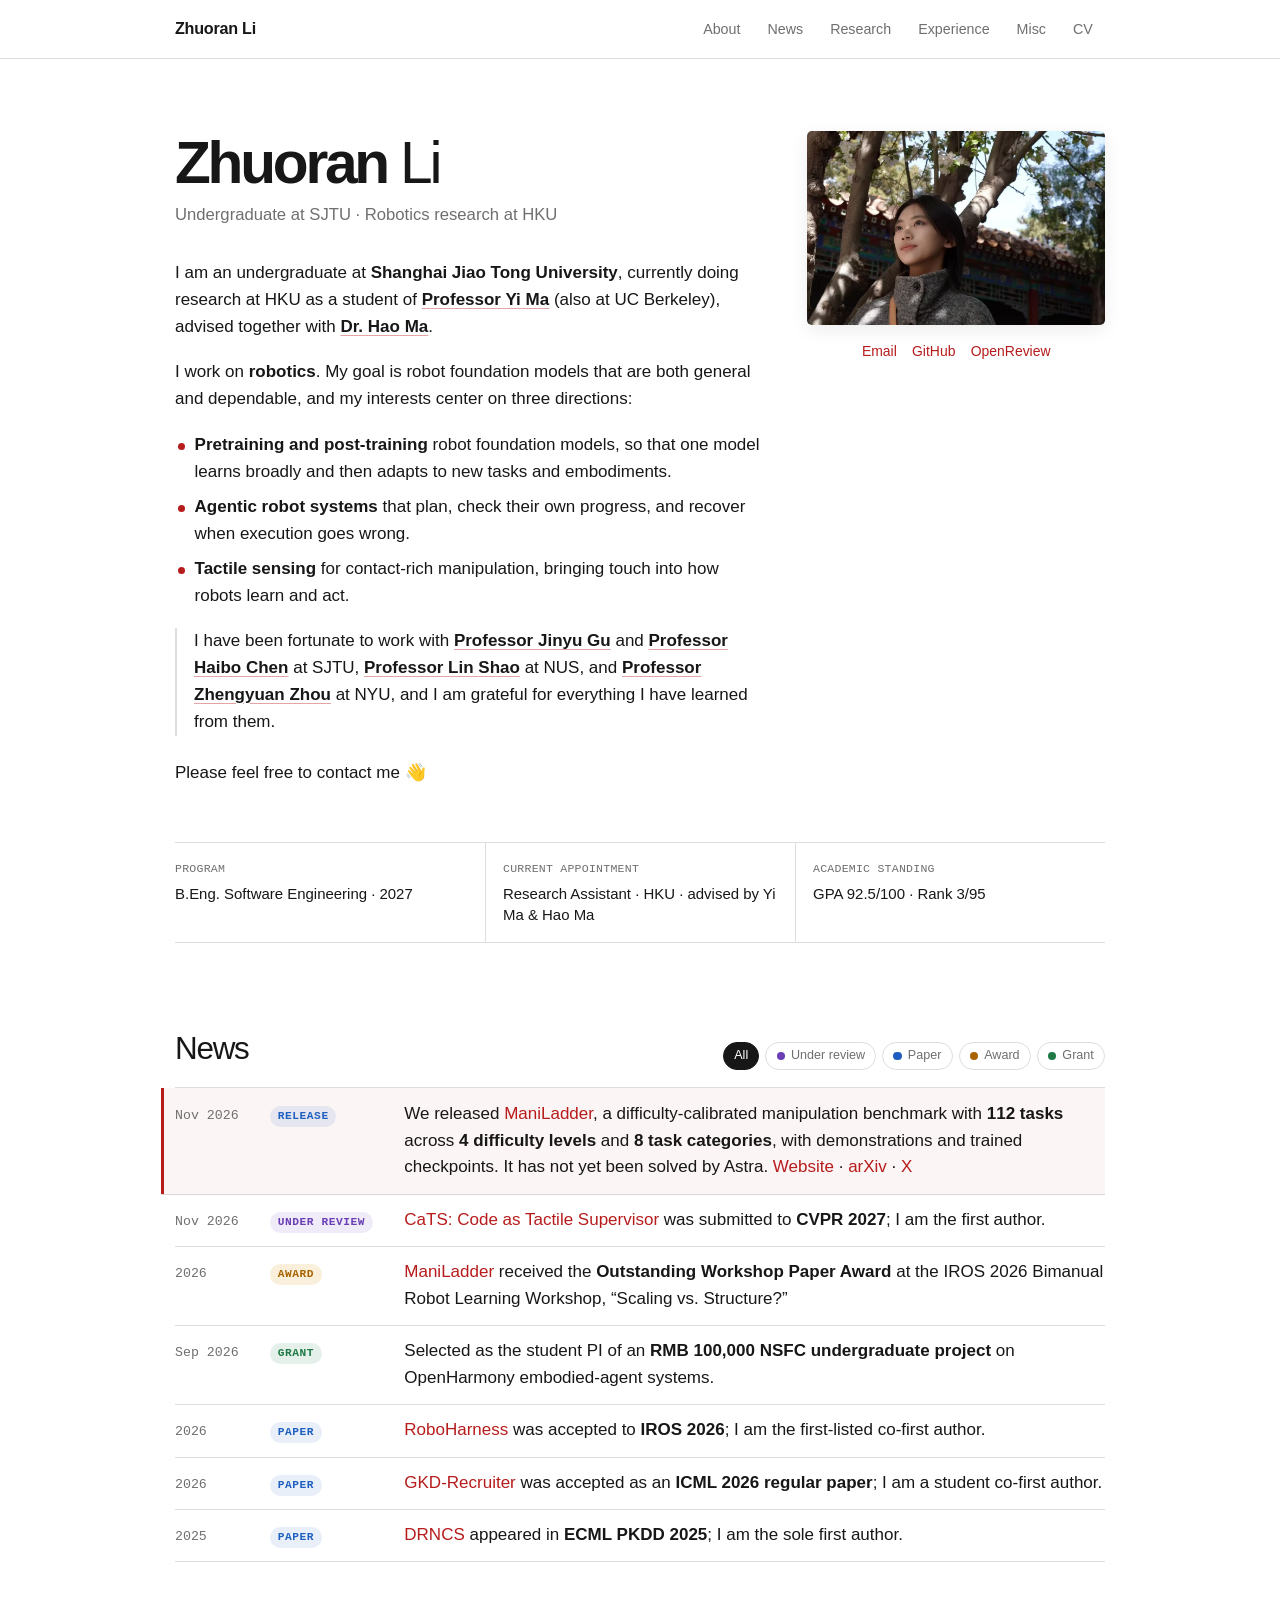
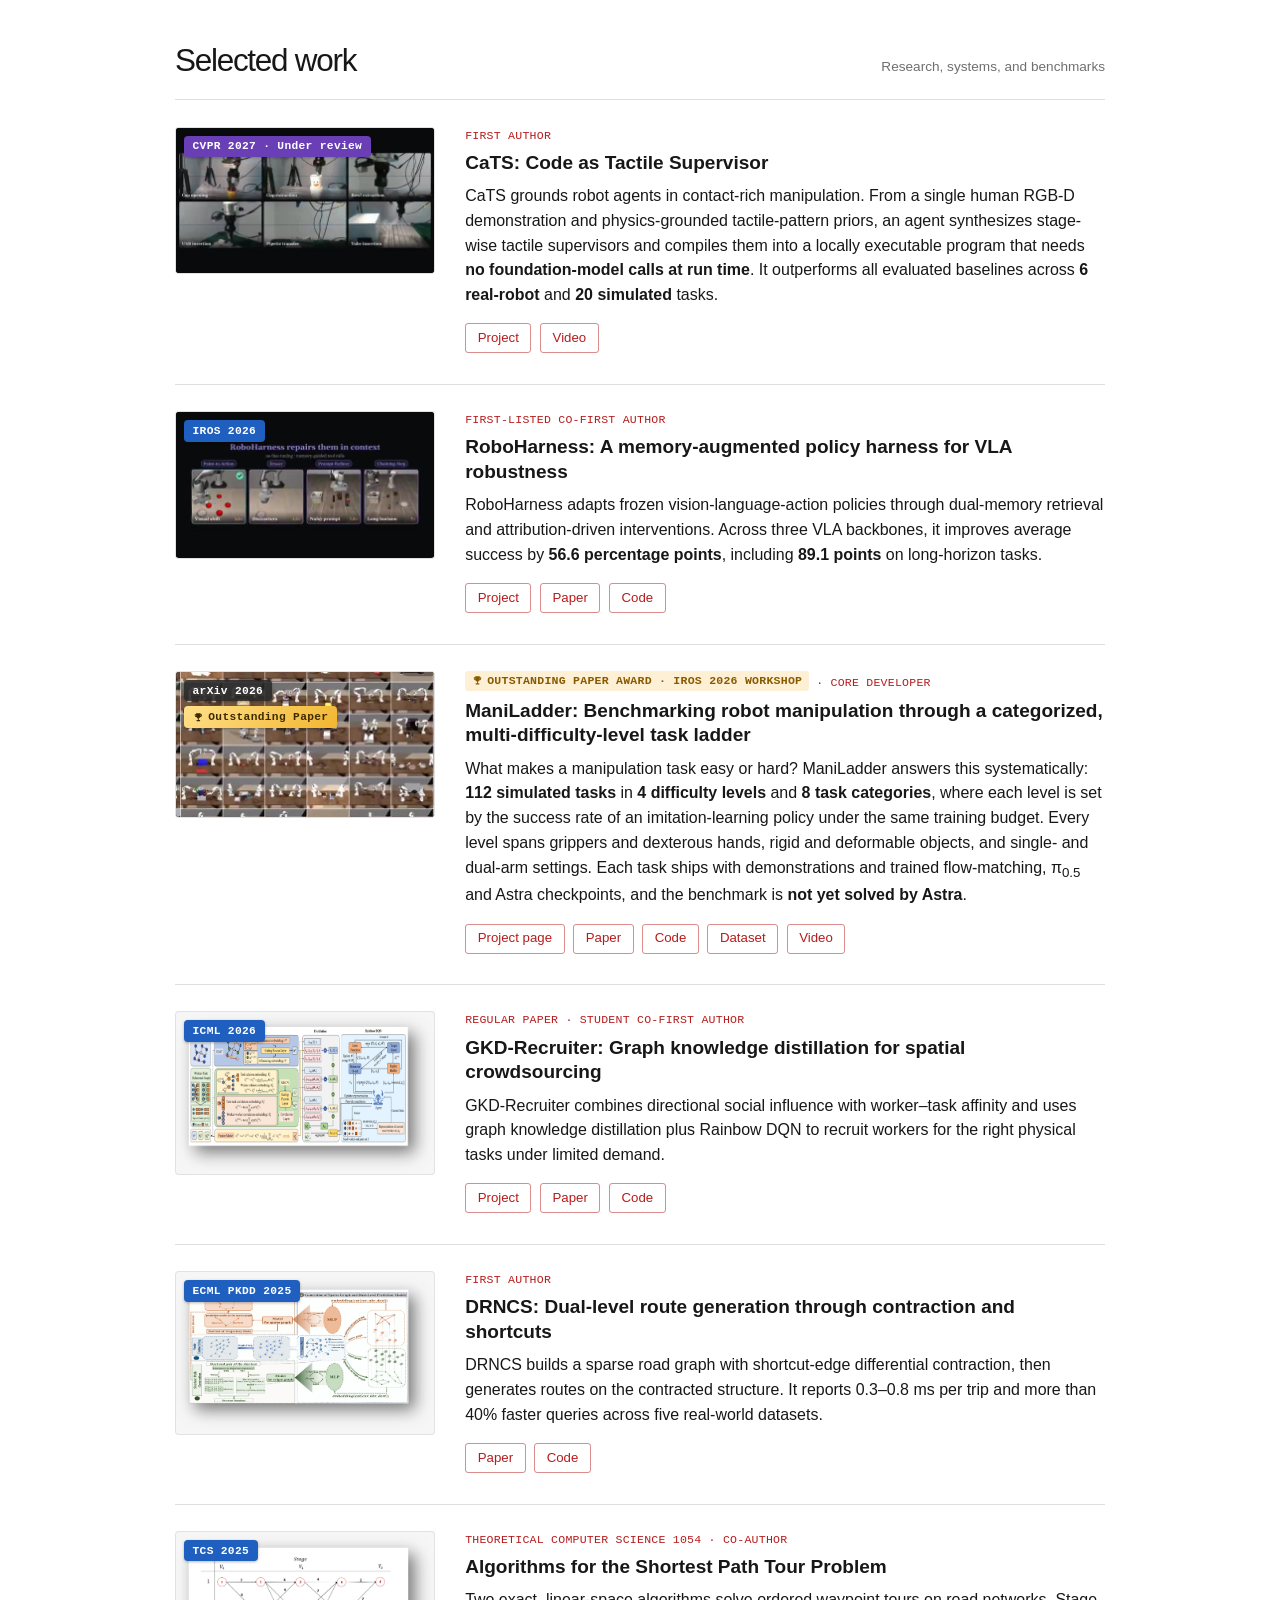
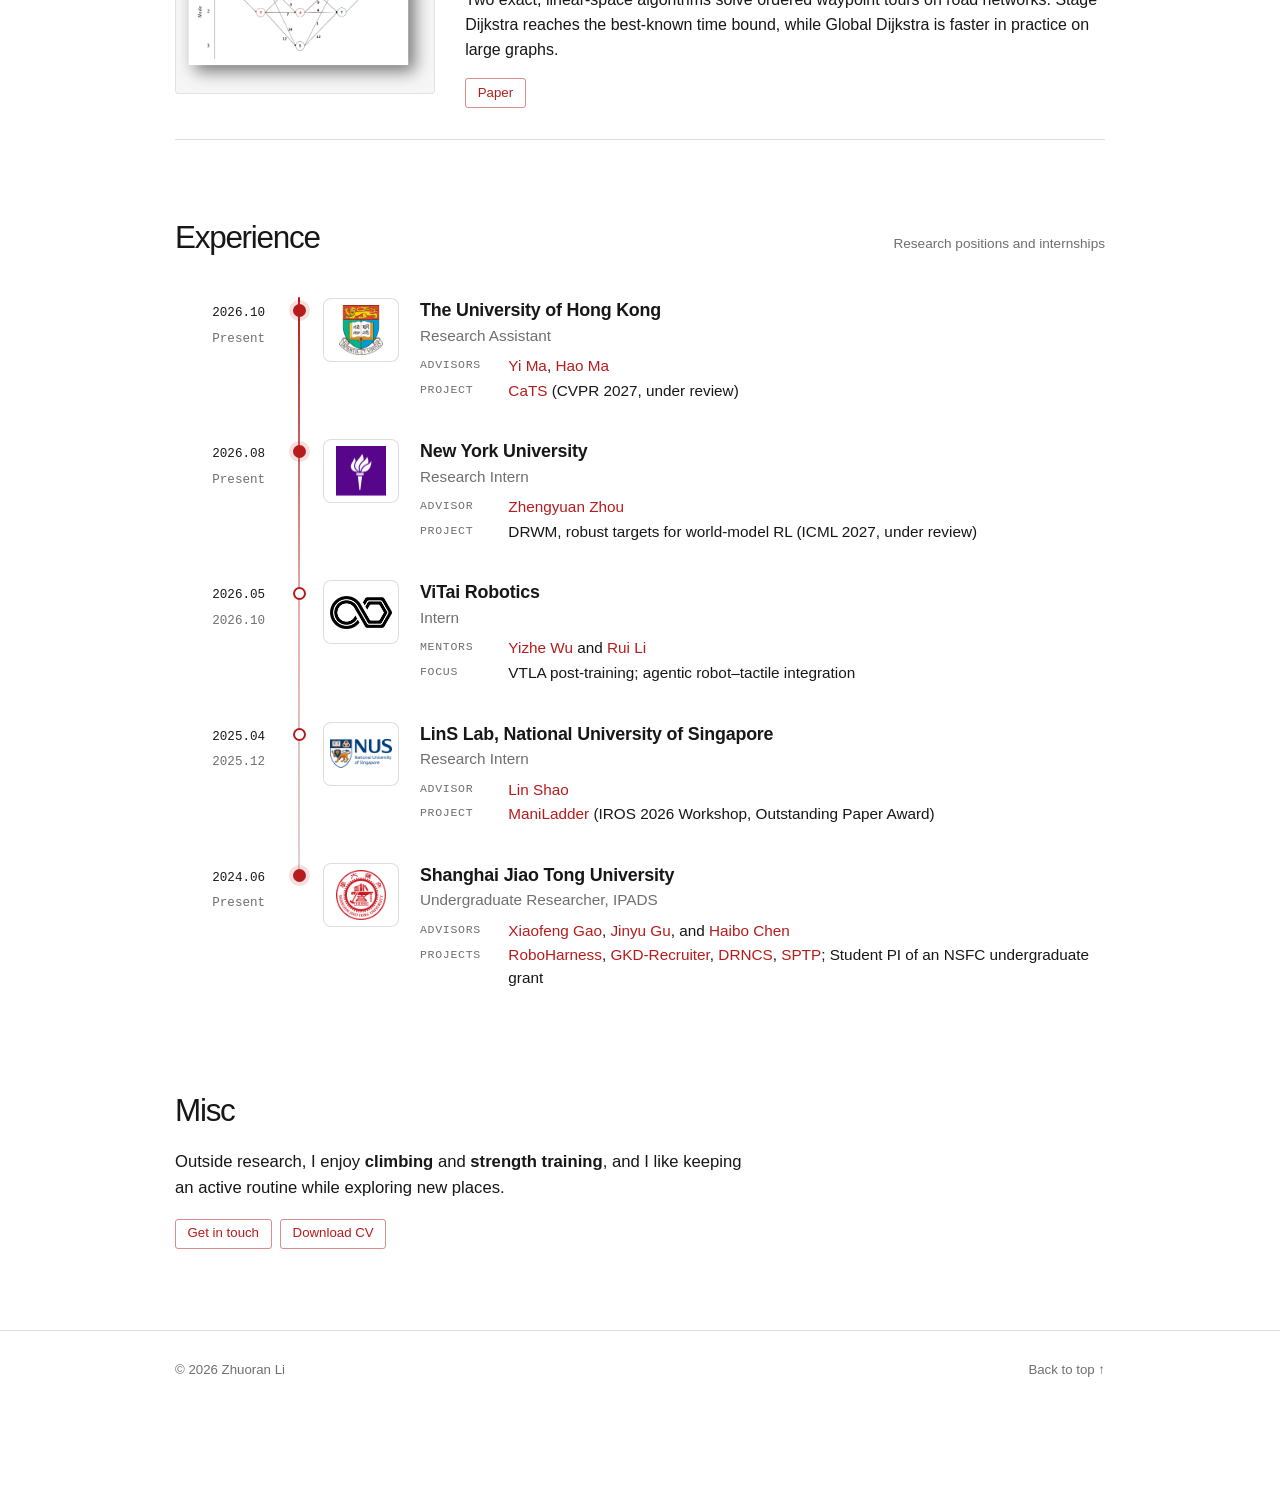
==== commit 822c1d74: "Selected work: venue/status labels on thumbnails, trophy for ManiLadder award - Top-left label per i" ====
--- a/index.html
+++ b/index.html
@@ -19,7 +19,7 @@
     <link rel="canonical" href="https://iairplane.github.io/">
     <link rel="icon" href="assets/icons/favicon.svg" type="image/svg+xml">
     <link rel="preload" href="assets/media/zhuoran-hero.jpg" as="image" fetchpriority="high">
-    <link rel="stylesheet" href="styles.css?v=20261121-2">
+    <link rel="stylesheet" href="styles.css?v=20261123-1">
     <script src="script.js?v=20261121-2" defer></script>
 
     <script type="application/ld+json">
@@ -185,12 +185,13 @@
         <div class="work-list">
           <article class="work-item work-item--teaser" id="cats">
             <figure class="work-media work-media--video">
+              <div class="venue-badges"><span class="venue-badge venue-badge--review">CVPR 2027 · Under review</span></div>
               <video muted loop autoplay playsinline preload="metadata" poster="assets/media/cats-teaser-poster.jpg" aria-label="CaTS teaser: six real-robot tactile tasks">
                 <source src="assets/media/cats-teaser.mp4" type="video/mp4">
               </video>
             </figure>
             <div class="work-copy">
-              <p class="work-meta">CVPR 2027 · Under review · First author</p>
+              <p class="work-meta">First author</p>
               <h3>CaTS: Code as Tactile Supervisor</h3>
               <p>CaTS grounds robot agents in contact-rich manipulation. From a single human RGB-D demonstration and physics-grounded tactile-pattern priors, an agent synthesizes stage-wise tactile supervisors and compiles them into a locally executable program that needs <strong>no foundation-model calls at run time</strong>. It outperforms all evaluated baselines across <strong>6 real-robot</strong> and <strong>20 simulated</strong> tasks.</p>
               <p class="links"><a href="https://iairplane.github.io/tactile_agent_page/" target="_blank" rel="external noopener">Project</a><a href="https://iairplane.github.io/tactile_agent_page/#video" target="_blank" rel="external noopener">Video</a></p>
@@ -199,12 +200,13 @@
 
           <article class="work-item work-item--teaser" id="roboharness">
             <figure class="work-media work-media--video">
+              <div class="venue-badges"><span class="venue-badge venue-badge--accepted">IROS 2026</span></div>
               <video muted loop autoplay playsinline preload="metadata" poster="assets/media/roboharness-teaser-poster.jpg" aria-label="RoboHarness teaser: frozen VLA policies repaired in context">
                 <source src="assets/media/roboharness-teaser.mp4" type="video/mp4">
               </video>
             </figure>
             <div class="work-copy">
-              <p class="work-meta">IROS 2026 · First-listed co-first author</p>
+              <p class="work-meta">First-listed co-first author</p>
               <h3>RoboHarness: A memory-augmented policy harness for VLA robustness</h3>
               <p>RoboHarness adapts frozen vision-language-action policies through dual-memory retrieval and attribution-driven interventions. Across three VLA backbones, it improves average success by <strong>56.6 percentage points</strong>, including <strong>89.1 points</strong> on long-horizon tasks.</p>
               <p class="links"><a href="https://lzy-1021.github.io/RoboHarness/" target="_blank" rel="external noopener">Project</a><a href="https://arxiv.org/abs/2603.24060" target="_blank" rel="external noopener">Paper</a><a href="https://github.com/LZY-1021/RoboHarness" target="_blank" rel="external noopener">Code</a></p>
@@ -213,12 +215,13 @@
 
           <article class="work-item work-item--maniladder" id="maniladder">
             <figure class="work-media">
+              <div class="venue-badges"><span class="venue-badge venue-badge--preprint">arXiv 2026</span><span class="venue-badge venue-badge--award"><svg class="trophy" viewBox="0 0 24 24" aria-hidden="true"><path d="M7 3h10v2h3v3a4 4 0 0 1-4 4h-.35A5 5 0 0 1 13 14.9V18h3v3H8v-3h3v-3.1A5 5 0 0 1 8.35 12H8a4 4 0 0 1-4-4V5h3V3Zm0 4H6v1a2 2 0 0 0 1 1.73V7Zm10 0v2.73A2 2 0 0 0 18 8V7h-1Z"/></svg>Outstanding Paper</span></div>
               <video muted loop autoplay playsinline preload="metadata" poster="assets/media/maniladder-teaser-poster.jpg" aria-label="ManiLadder teaser: tasks across the benchmark">
                 <source src="assets/media/maniladder-teaser.mp4" type="video/mp4">
               </video>
             </figure>
             <div class="work-copy">
-              <p class="work-meta">arXiv 2026 · IROS 2026 Workshop Outstanding Paper Award · Core developer</p>
+              <p class="work-meta"><span class="award-flag"><svg class="trophy" viewBox="0 0 24 24" aria-hidden="true"><path d="M7 3h10v2h3v3a4 4 0 0 1-4 4h-.35A5 5 0 0 1 13 14.9V18h3v3H8v-3h3v-3.1A5 5 0 0 1 8.35 12H8a4 4 0 0 1-4-4V5h3V3Zm0 4H6v1a2 2 0 0 0 1 1.73V7Zm10 0v2.73A2 2 0 0 0 18 8V7h-1Z"/></svg>Outstanding Paper Award · IROS 2026 Workshop</span> · Core developer</p>
               <h3>ManiLadder: Benchmarking robot manipulation through a categorized, multi-difficulty-level task ladder</h3>
               <p>What makes a manipulation task easy or hard? ManiLadder answers this systematically: <strong>112 simulated tasks</strong> in <strong>4 difficulty levels</strong> and <strong>8 task categories</strong>, where each level is set by the success rate of an imitation-learning policy under the same training budget. Every level spans grippers and dexterous hands, rigid and deformable objects, and single- and dual-arm settings. Each task ships with demonstrations and trained flow-matching, π<sub>0.5</sub> and Astra checkpoints, and the benchmark is <strong>not yet solved by Astra</strong>.</p>
               <p class="links"><a href="https://maniladder-benchmark.github.io/" target="_blank" rel="external noopener">Project page</a><a href="https://arxiv.org/abs/2611.16374" target="_blank" rel="external noopener">Paper</a><a href="https://github.com/HeegerGao/ManiLadder-Benchmark" target="_blank" rel="external noopener">Code</a><a href="https://huggingface.co/datasets/Linslab/ManiLadder_Dataset" target="_blank" rel="external noopener">Dataset</a><a href="https://maniladder-benchmark.github.io/videos/video_final.mp4" target="_blank" rel="external noopener">Video</a></p>
@@ -226,9 +229,10 @@
           </article>
 
           <article class="work-item" id="gkd-recruiter">
-            <figure class="work-media"><img src="assets/media/GKD.png" alt="GKD-Recruiter architecture combining social and worker-task graph embeddings, graph knowledge distillation, and Rainbow DQN recruitment." width="645" height="394" loading="lazy" decoding="async"></figure>
-            <div class="work-copy">
-              <p class="work-meta">ICML 2026 regular paper · Student co-first author</p>
+            <figure class="work-media">
+              <div class="venue-badges"><span class="venue-badge venue-badge--accepted">ICML 2026</span></div><img src="assets/media/GKD.png" alt="GKD-Recruiter architecture combining social and worker-task graph embeddings, graph knowledge distillation, and Rainbow DQN recruitment." width="645" height="394" loading="lazy" decoding="async"></figure>
+            <div class="work-copy">
+              <p class="work-meta">Regular paper · Student co-first author</p>
               <h3>GKD-Recruiter: Graph knowledge distillation for spatial crowdsourcing</h3>
               <p>GKD-Recruiter combines directional social influence with worker–task affinity and uses graph knowledge distillation plus Rainbow DQN to recruit workers for the right physical tasks under limited demand.</p>
               <p class="links"><a href="https://icml.cc/virtual/2026/poster/61673" target="_blank" rel="external noopener">Project</a><a href="https://openreview.net/forum?id=nsEtk9aFiZ" target="_blank" rel="external noopener">Paper</a><a href="https://github.com/GaoYucen/GKD-Recruiter" target="_blank" rel="external noopener">Code</a></p>
@@ -236,9 +240,10 @@
           </article>
 
           <article class="work-item" id="drncs">
-            <figure class="work-media"><img src="assets/media/drncs.png" alt="DRNCS dual-level route generation pipeline with shortcut construction and prediction on original and sparse graphs." width="653" height="385" loading="lazy" decoding="async"></figure>
-            <div class="work-copy">
-              <p class="work-meta">ECML PKDD 2025 · First author</p>
+            <figure class="work-media">
+              <div class="venue-badges"><span class="venue-badge venue-badge--accepted">ECML PKDD 2025</span></div><img src="assets/media/drncs.png" alt="DRNCS dual-level route generation pipeline with shortcut construction and prediction on original and sparse graphs." width="653" height="385" loading="lazy" decoding="async"></figure>
+            <div class="work-copy">
+              <p class="work-meta">First author</p>
               <h3>DRNCS: Dual-level route generation through contraction and shortcuts</h3>
               <p>DRNCS builds a sparse road graph with shortcut-edge differential contraction, then generates routes on the contracted structure. It reports 0.3–0.8 ms per trip and more than 40% faster queries across five real-world datasets.</p>
               <p class="links"><a href="https://link.springer.com/chapter/10.1007/978-3-032-06066-2_11" target="_blank" rel="external noopener">Paper</a><a href="https://github.com/iairplane/DRNCS" target="_blank" rel="external noopener">Code</a></p>
@@ -246,9 +251,10 @@
           </article>
 
           <article class="work-item" id="sptp">
-            <figure class="work-media"><img src="assets/media/SPTP.png" alt="Layered graph for the Shortest Path Tour Problem, showing candidate nodes across ordered stages from source to destination." width="654" height="394" loading="lazy" decoding="async"></figure>
-            <div class="work-copy">
-              <p class="work-meta">Theoretical Computer Science 1054 (2025) · Co-author</p>
+            <figure class="work-media">
+              <div class="venue-badges"><span class="venue-badge venue-badge--accepted">TCS 2025</span></div><img src="assets/media/SPTP.png" alt="Layered graph for the Shortest Path Tour Problem, showing candidate nodes across ordered stages from source to destination." width="654" height="394" loading="lazy" decoding="async"></figure>
+            <div class="work-copy">
+              <p class="work-meta">Theoretical Computer Science 1054 · Co-author</p>
               <h3>Algorithms for the Shortest Path Tour Problem</h3>
               <p>Two exact, linear-space algorithms solve ordered waypoint tours on road networks. Stage Dijkstra reaches the best-known time bound, while Global Dijkstra is faster in practice on large graphs.</p>
               <p class="links"><a href="https://www.sciencedirect.com/science/article/pii/S0304397525003664" target="_blank" rel="external noopener">Paper</a></p>
--- a/styles.css
+++ b/styles.css
@@ -603,6 +603,66 @@
   background: var(--surface);
 }
 
+.work-media {
+  position: relative;
+}
+
+/* Venue / status labels on the thumbnail */
+.venue-badges {
+  position: absolute;
+  top: 8px;
+  left: 8px;
+  right: 8px;
+  z-index: 2;
+  display: flex;
+  flex-wrap: wrap;
+  align-items: flex-start;
+  gap: 5px;
+  pointer-events: none;
+}
+
+.venue-badge {
+  display: inline-flex;
+  align-items: center;
+  gap: 0.3rem;
+  padding: 0.22rem 0.5rem;
+  border-radius: 4px;
+  color: #fff;
+  background: #3d3d3d;
+  box-shadow: 0 1px 3px rgba(0, 0, 0, 0.28);
+  font-family: var(--mono);
+  font-size: 0.66rem;
+  font-weight: 700;
+  letter-spacing: 0.03em;
+  line-height: 1.25;
+}
+
+.venue-badge--review   { background: #6a3fb5; }
+.venue-badge--accepted { background: #1f5fbf; }
+.venue-badge--preprint { background: rgba(40, 40, 40, 0.86); }
+.venue-badge--award {
+  color: #3d2a00;
+  background: linear-gradient(135deg, #ffe08a, #f2b630);
+}
+
+.trophy {
+  flex: none;
+  width: 0.95em;
+  height: 0.95em;
+  fill: currentColor;
+}
+
+.award-flag {
+  display: inline-flex;
+  align-items: center;
+  gap: 0.25rem;
+  padding: 0.05rem 0.4rem;
+  border-radius: 3px;
+  color: #8a5a00;
+  background: rgba(242, 182, 48, 0.2);
+  font-weight: 700;
+}
+
 .work-media img,
 .work-media video {
   width: 100%;
